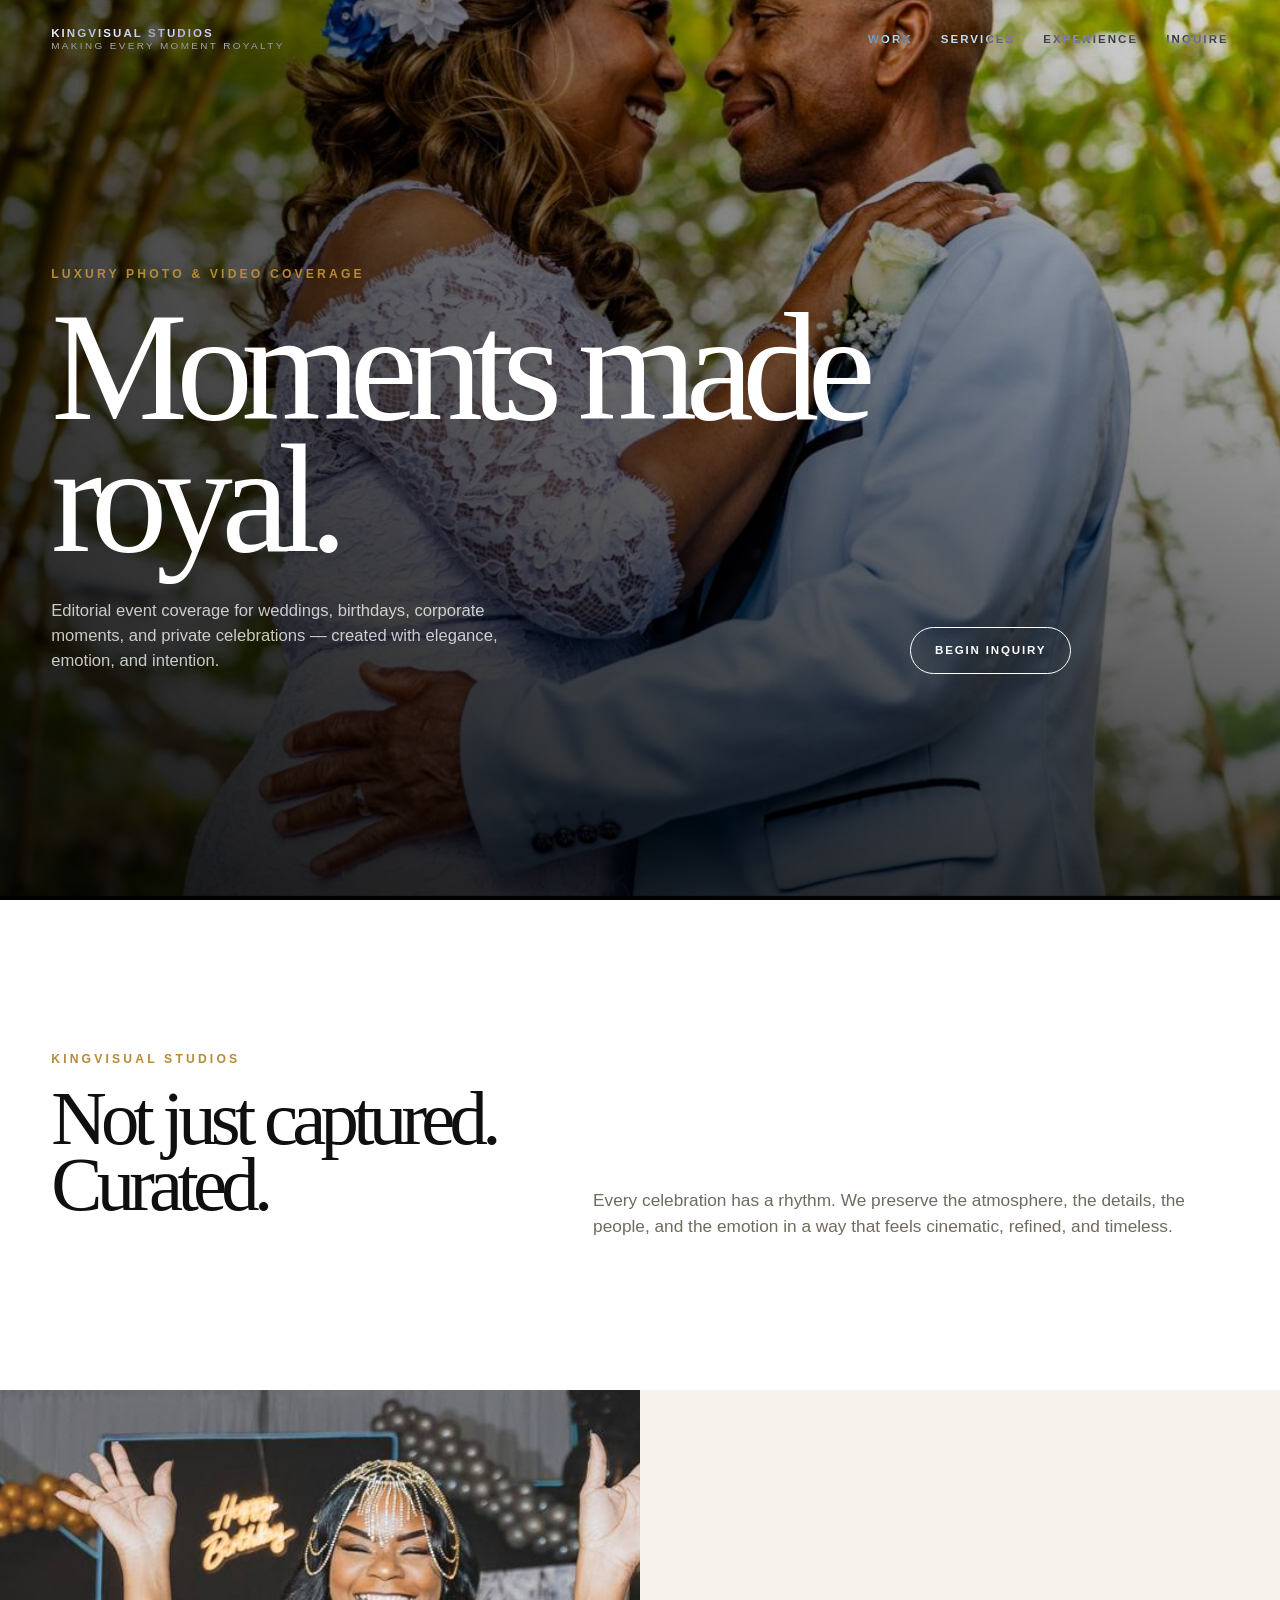
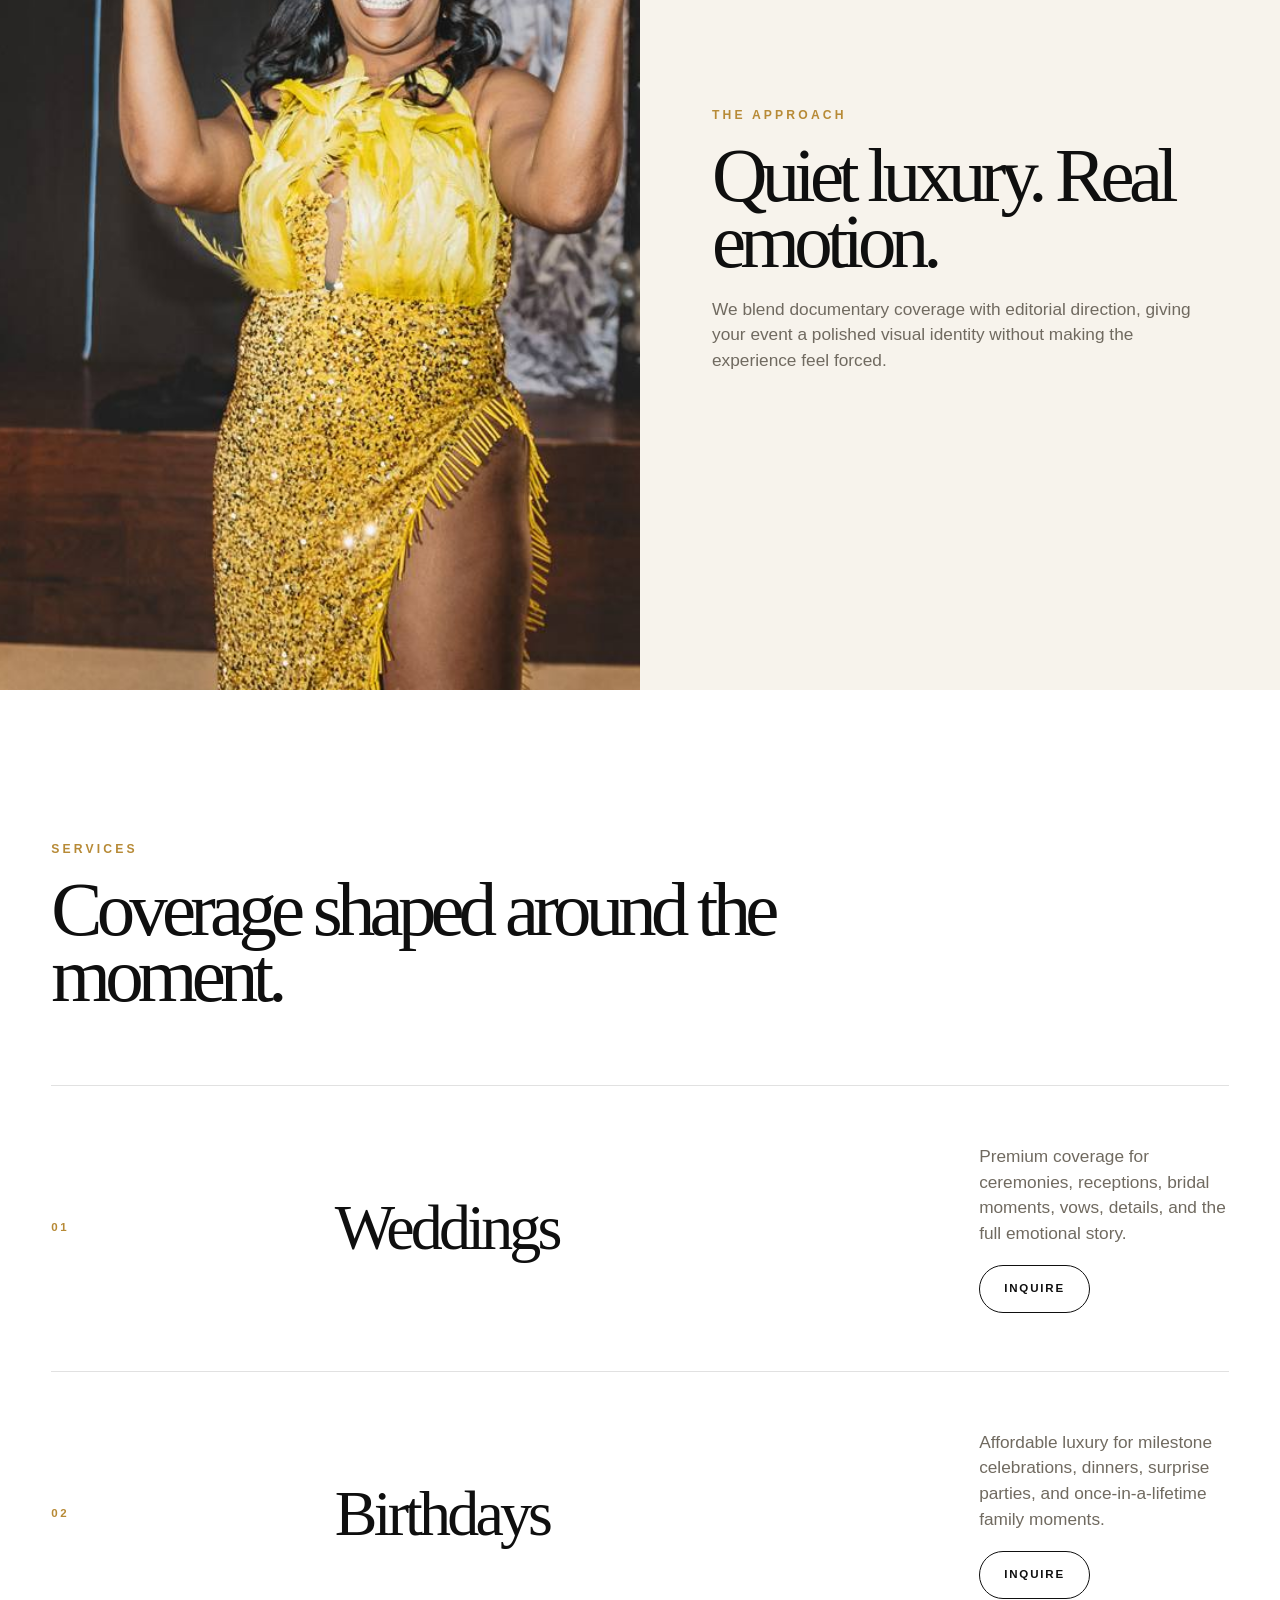
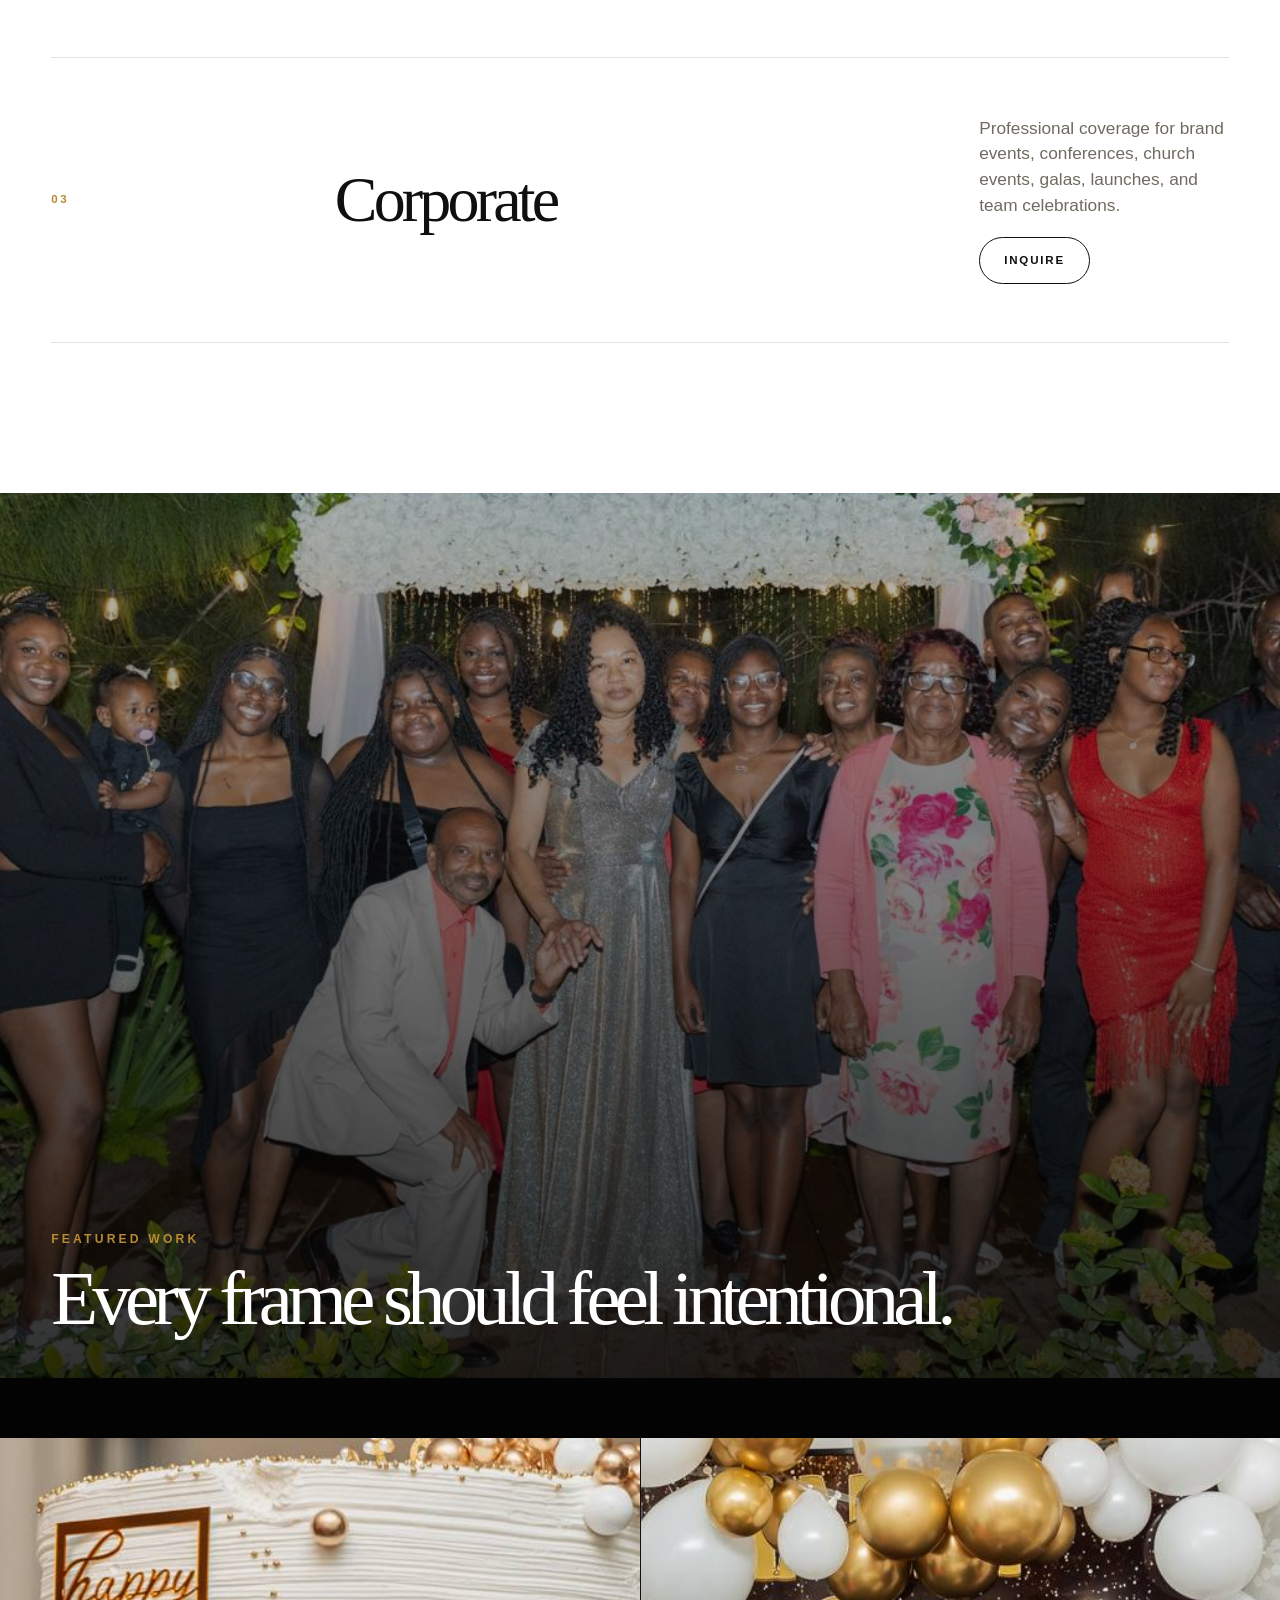
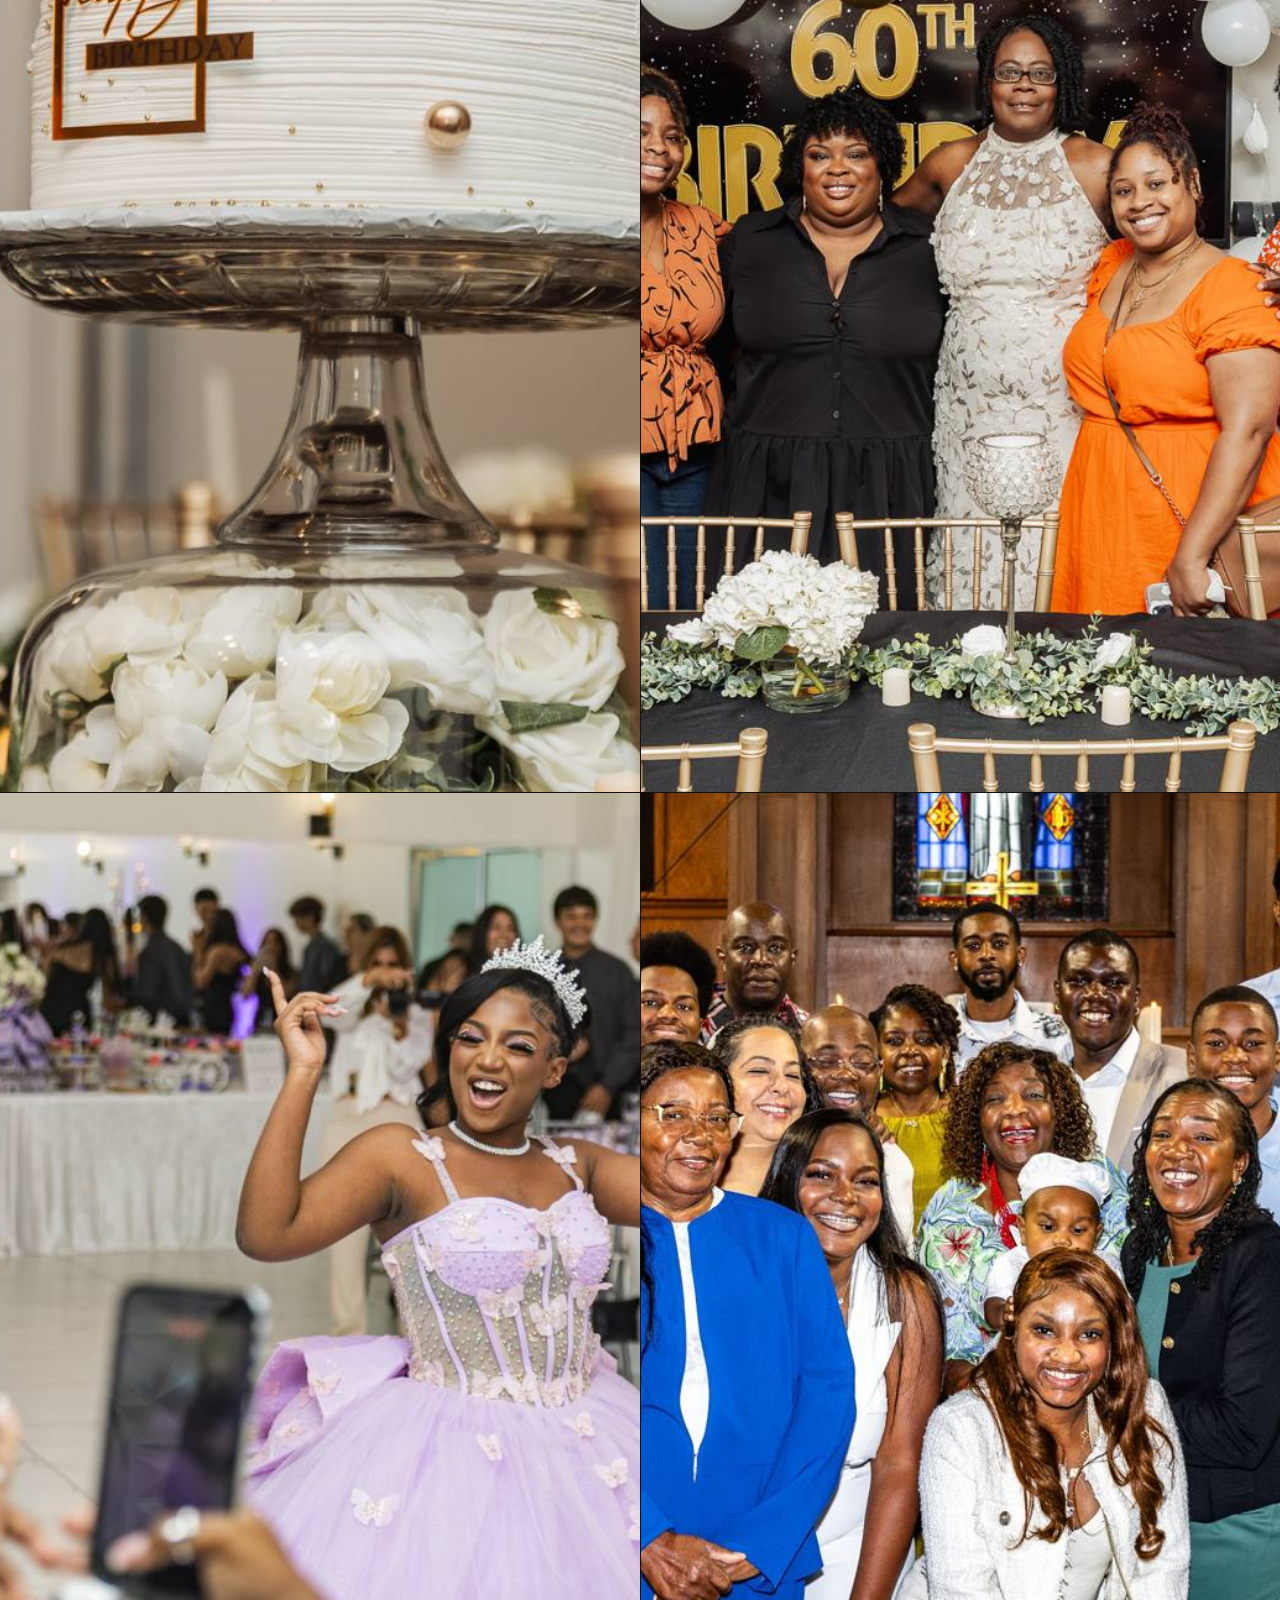
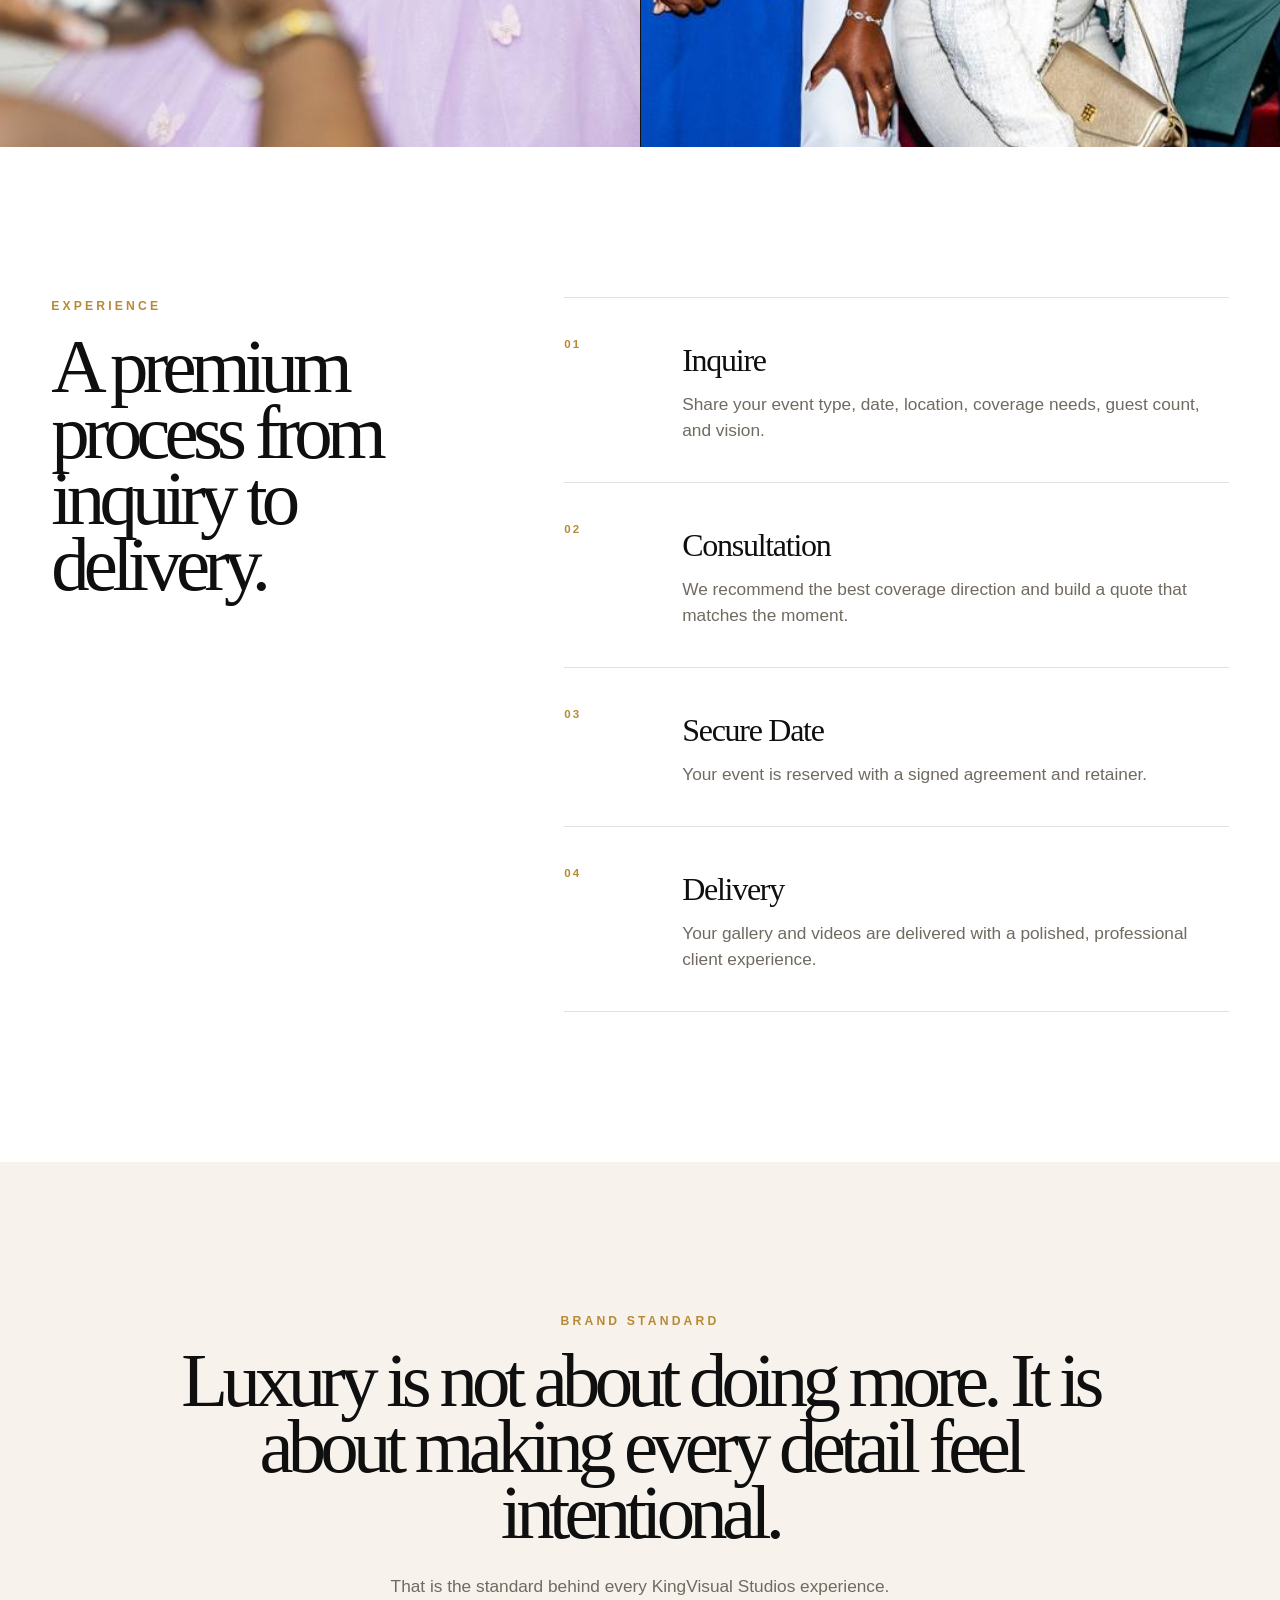
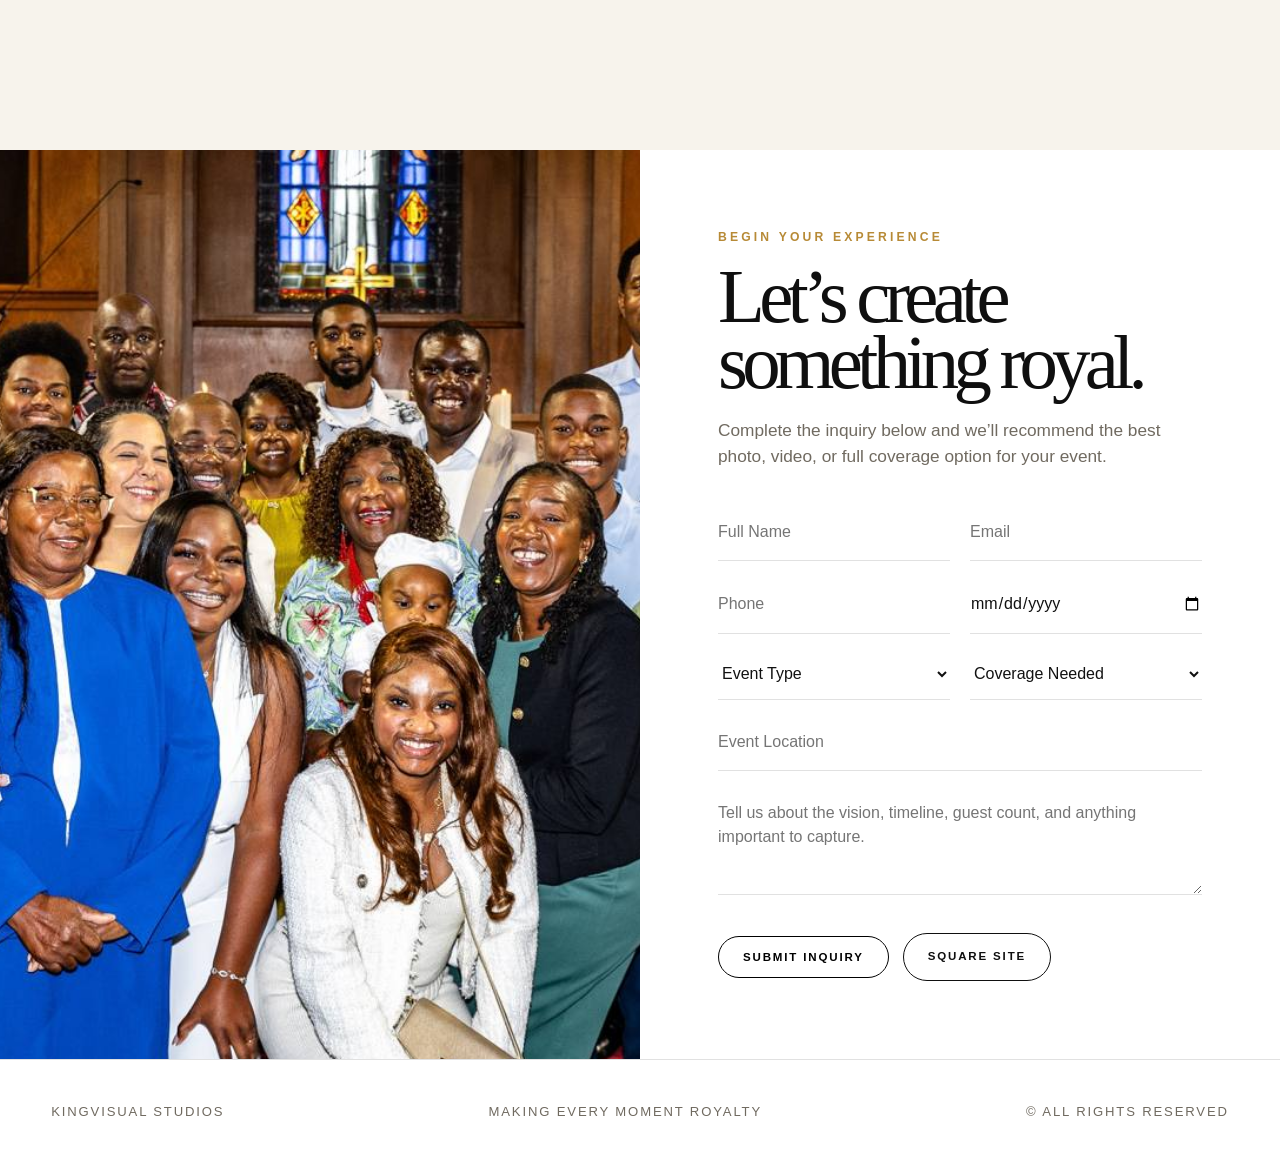
==== index.html @ 40328c51 "Add files via upload" ====
<!DOCTYPE html>
<html lang="en">
<head>
<meta charset="UTF-8" />
<meta name="viewport" content="width=device-width, initial-scale=1.0" />
<title>KingVisual Studios | Editorial Luxury Event Coverage</title>
<style>
:root {
  --black:#0f0f0f; --white:#fff; --cream:#f7f3ec; --gold:#b78a36;
  --muted:#706a60; --line:rgba(15,15,15,.12);
}
* { margin:0; padding:0; box-sizing:border-box; }
html { scroll-behavior:smooth; }
body { font-family:"Helvetica Neue", Arial, sans-serif; background:#fff; color:var(--black); line-height:1.5; overflow-x:hidden; }
img { width:100%; display:block; object-fit:cover; }
a { color:inherit; text-decoration:none; }
.container { width:min(1240px,92%); margin:0 auto; }

@keyframes heroText { from { opacity:0; transform:translateY(60px); filter:blur(8px); } to { opacity:1; transform:translateY(0); filter:blur(0); } }
@keyframes slowDrift { from { transform:scale(1.04); } to { transform:scale(1.12); } }

header { position:fixed; top:0; left:0; right:0; z-index:50; padding:26px 0; color:#fff; mix-blend-mode:difference; transition:padding .35s ease; }
header.scrolled { padding:16px 0; }
nav { width:min(1320px,92%); margin:0 auto; display:flex; align-items:center; justify-content:space-between; gap:24px; text-transform:uppercase; letter-spacing:.18em; font-size:.72rem; font-weight:700; }
.brand { display:flex; flex-direction:column; line-height:1.25; }
.brand span { opacity:.72; font-size:.62rem; letter-spacing:.24em; font-weight:500; }
.nav-links { display:flex; gap:28px; align-items:center; }

.hero { min-height:100vh; position:relative; display:grid; place-items:end start; overflow:hidden; background:#111; }
.hero img { position:absolute; inset:0; width:100%; height:115%; object-fit:cover; object-position:center; animation:slowDrift 18s ease-in-out infinite alternate; will-change:transform; }
.hero::after { content:""; position:absolute; inset:0; background:linear-gradient(180deg,rgba(0,0,0,.05),rgba(0,0,0,.74)), linear-gradient(90deg,rgba(0,0,0,.68),rgba(0,0,0,.05)); }
.hero-content { position:relative; z-index:2; width:min(1320px,92%); margin:0 auto; padding:0 0 76px; color:#fff; animation:heroText 1.2s ease .2s both; }
.eyebrow,.label { color:var(--gold); text-transform:uppercase; letter-spacing:.26em; font-size:.76rem; font-weight:800; margin-bottom:18px; }
h1,h2 { font-family:Georgia,"Times New Roman",serif; line-height:.86; letter-spacing:-.075em; font-weight:500; }
h1 { font-size:clamp(4.2rem,12vw,12rem); max-width:1050px; }
h2 { font-size:clamp(2.6rem,6vw,6rem); margin-bottom:22px; }
.hero-line { display:flex; gap:18px; align-items:flex-end; justify-content:space-between; margin-top:34px; max-width:1020px; }
.hero-line p { max-width:510px; font-size:1.04rem; color:rgba(255,255,255,.76); }

.btn { display:inline-flex; align-items:center; justify-content:center; border:1px solid currentColor; border-radius:999px; padding:14px 24px; background:transparent; text-transform:uppercase; letter-spacing:.16em; font-size:.72rem; font-weight:800; transition:.35s ease; white-space:nowrap; cursor:pointer; }
.btn:hover { background:var(--black); color:#fff; transform:translateY(-3px); }
.btn-light:hover { background:#fff; color:#111; }

section { padding:150px 0; }
.scroll-fade,.scroll-left,.scroll-right,.scroll-zoom {
  opacity:0; filter:blur(10px);
  transition:opacity 1.05s cubic-bezier(.16,1,.3,1), transform 1.05s cubic-bezier(.16,1,.3,1), filter 1.05s cubic-bezier(.16,1,.3,1);
}
.scroll-fade { transform:translateY(95px) scale(.965); }
.scroll-left { transform:translateX(-110px) scale(.97); }
.scroll-right { transform:translateX(110px) scale(.97); }
.scroll-zoom { transform:scale(.86); }
.in-view { opacity:1; transform:translate(0,0) scale(1); filter:blur(0); }
.delay-1 { transition-delay:.1s; } .delay-2 { transition-delay:.2s; } .delay-3 { transition-delay:.3s; }

.intro-grid { display:grid; grid-template-columns:.85fr 1.15fr; gap:72px; align-items:end; }
p { color:var(--muted); font-size:1.08rem; max-width:620px; }

.editorial-split { padding:0; display:grid; grid-template-columns:1fr 1fr; min-height:100vh; }
.split-image { min-height:100vh; overflow:hidden; }
.split-image img { width:100%; height:112%; object-fit:cover; }
.split-copy { display:flex; align-items:center; justify-content:center; padding:72px; background:var(--cream); }
.split-copy-inner { max-width:520px; }

.section-header { max-width:900px; margin:0 0 76px; }
.service-row { border-top:1px solid var(--line); display:grid; grid-template-columns:.45fr 1.1fr .45fr; gap:34px; align-items:center; padding:58px 0; }
.service-row:last-child { border-bottom:1px solid var(--line); }
.service-number { color:var(--gold); letter-spacing:.22em; font-size:.72rem; font-weight:800; }
.service-row h3 { font-family:Georgia,"Times New Roman",serif; font-size:clamp(2.4rem,5vw,5rem); line-height:.9; letter-spacing:-.06em; font-weight:500; }
.service-copy { display:flex; flex-direction:column; gap:18px; align-items:flex-start; }

.portfolio { background:var(--black); color:#fff; padding:0; }
.portfolio-cover { min-height:105vh; position:relative; display:flex; align-items:flex-end; overflow:hidden; }
.portfolio-cover img { position:absolute; inset:0; width:100%; height:115%; object-fit:cover; opacity:.82; }
.portfolio-cover::after { content:""; position:absolute; inset:0; background:linear-gradient(180deg,rgba(0,0,0,.08),rgba(0,0,0,.82)); }
.portfolio-title { position:relative; z-index:2; width:min(1240px,92%); margin:0 auto; padding:0 0 84px; }
.gallery-story { display:grid; grid-template-columns:1fr 1fr; gap:1px; background:#111; }
.story-frame { min-height:82vh; overflow:hidden; background:#111; position:relative; }
.story-frame.tall { min-height:106vh; }
.story-frame img { width:100%; height:112%; object-fit:cover; transition:transform 1.1s ease, opacity 1.1s ease; }
.story-frame:hover img { transform:scale(1.06); opacity:.92; }

.experience-grid { display:grid; grid-template-columns:.8fr 1.2fr; gap:70px; align-items:start; }
.steps { display:grid; border-top:1px solid var(--line); }
.step { display:grid; grid-template-columns:90px 1fr; gap:28px; padding:38px 0; border-bottom:1px solid var(--line); }
.step span { color:var(--gold); font-size:.72rem; letter-spacing:.18em; font-weight:800; }
.step h3 { font-family:Georgia,"Times New Roman",serif; font-weight:500; font-size:2rem; letter-spacing:-.04em; margin-bottom:8px; }

.quote { background:var(--cream); text-align:center; }
.quote h2 { max-width:980px; margin:0 auto 28px; }
.quote p { margin:0 auto; }

.inquire { min-height:100vh; display:grid; grid-template-columns:1fr 1fr; padding:0; background:#fff; }
.inquire-image { min-height:100vh; overflow:hidden; }
.inquire-image img { height:112%; width:100%; object-fit:cover; }
.inquire-panel { display:flex; align-items:center; justify-content:center; padding:78px; }
.inquire-inner { max-width:560px; width:100%; }
.mini-form { margin-top:34px; display:grid; gap:14px; }
input,select,textarea { width:100%; border:none; border-bottom:1px solid var(--line); padding:16px 0; font:inherit; outline:none; background:transparent; color:#111; }
textarea { min-height:110px; resize:vertical; }
.form-pair { display:grid; grid-template-columns:1fr 1fr; gap:20px; }
.submit-row { margin-top:24px; display:flex; gap:14px; flex-wrap:wrap; align-items:center; }

footer { padding:42px 0; border-top:1px solid var(--line); background:#fff; color:var(--muted); font-size:.82rem; text-transform:uppercase; letter-spacing:.14em; }
.footer-grid { display:flex; justify-content:space-between; gap:24px; flex-wrap:wrap; }

@media(max-width:920px) {
  .nav-links { display:none; }
  .hero-line,.intro-grid,.editorial-split,.experience-grid,.inquire { grid-template-columns:1fr; }
  .hero-line { display:grid; }
  .split-image,.split-copy,.inquire-image { min-height:70vh; }
  .split-copy,.inquire-panel { padding:70px 6%; }
  .service-row { grid-template-columns:1fr; gap:18px; }
  .gallery-story { grid-template-columns:1fr; }
  .story-frame,.story-frame.tall { min-height:74vh; }
  .form-pair { grid-template-columns:1fr; }
}
@media(max-width:560px) {
  section { padding:92px 0; }
  h1 { font-size:clamp(4rem,21vw,7rem); }
  .service-row h3 { font-size:3rem; }
  .step { grid-template-columns:1fr; gap:10px; }
}
</style>
</head>
<body>
<header id="siteHeader">
  <nav>
    <a href="#home" class="brand"><strong>KingVisual Studios</strong><span>Making Every Moment Royalty</span></a>
    <div class="nav-links"><a href="#work">Work</a><a href="#services">Services</a><a href="#experience">Experience</a><a href="#inquire">Inquire</a></div>
  </nav>
</header>

<main>
<section class="hero" id="home">
  <img class="parallax" data-speed="0.22" src="[data-uri]" alt="">
  <div class="hero-content">
    <div class="eyebrow">Luxury Photo & Video Coverage</div>
    <h1>Moments made royal.</h1>
    <div class="hero-line">
      <p>Editorial event coverage for weddings, birthdays, corporate moments, and private celebrations — created with elegance, emotion, and intention.</p>
      <a href="#inquire" class="btn btn-light">Begin Inquiry</a>
    </div>
  </div>
</section>

<section class="intro">
  <div class="container intro-grid">
    <div class="scroll-left"><div class="label">KingVisual Studios</div><h2>Not just captured. Curated.</h2></div>
    <div class="scroll-right delay-1"><p>Every celebration has a rhythm. We preserve the atmosphere, the details, the people, and the emotion in a way that feels cinematic, refined, and timeless.</p></div>
  </div>
</section>

<section class="editorial-split">
  <div class="split-image scroll-left"><img class="parallax" data-speed="0.16" src="[data-uri]" alt=""></div>
  <div class="split-copy scroll-right"><div class="split-copy-inner"><div class="label">The Approach</div><h2>Quiet luxury. Real emotion.</h2><p>We blend documentary coverage with editorial direction, giving your event a polished visual identity without making the experience feel forced.</p></div></div>
</section>

<section class="services" id="services">
  <div class="container">
    <div class="section-header scroll-fade"><div class="label">Services</div><h2>Coverage shaped around the moment.</h2></div>
    <div class="service-row scroll-fade"><div class="service-number">01</div><h3>Weddings</h3><div class="service-copy"><p>Premium coverage for ceremonies, receptions, bridal moments, vows, details, and the full emotional story.</p><a href="#inquire" class="btn">Inquire</a></div></div>
    <div class="service-row scroll-fade"><div class="service-number">02</div><h3>Birthdays</h3><div class="service-copy"><p>Affordable luxury for milestone celebrations, dinners, surprise parties, and once-in-a-lifetime family moments.</p><a href="#inquire" class="btn">Inquire</a></div></div>
    <div class="service-row scroll-fade"><div class="service-number">03</div><h3>Corporate</h3><div class="service-copy"><p>Professional coverage for brand events, conferences, church events, galas, launches, and team celebrations.</p><a href="#inquire" class="btn">Inquire</a></div></div>
  </div>
</section>

<section class="portfolio" id="work">
  <div class="portfolio-cover">
    <img class="parallax" data-speed="0.18" src="[data-uri]" alt="">
    <div class="portfolio-title scroll-fade"><div class="label">Featured Work</div><h2>Every frame should feel intentional.</h2></div>
  </div>
  <div class="gallery-story">
    <div class="story-frame tall scroll-zoom"><img class="parallax" data-speed="0.12" src="[data-uri]" alt=""></div>
    <div class="story-frame scroll-zoom delay-1"><img class="parallax" data-speed="0.12" src="[data-uri]" alt=""></div>
    <div class="story-frame scroll-zoom delay-2"><img class="parallax" data-speed="0.12" src="[data-uri]" alt=""></div>
    <div class="story-frame tall scroll-zoom delay-3"><img class="parallax" data-speed="0.12" src="[data-uri]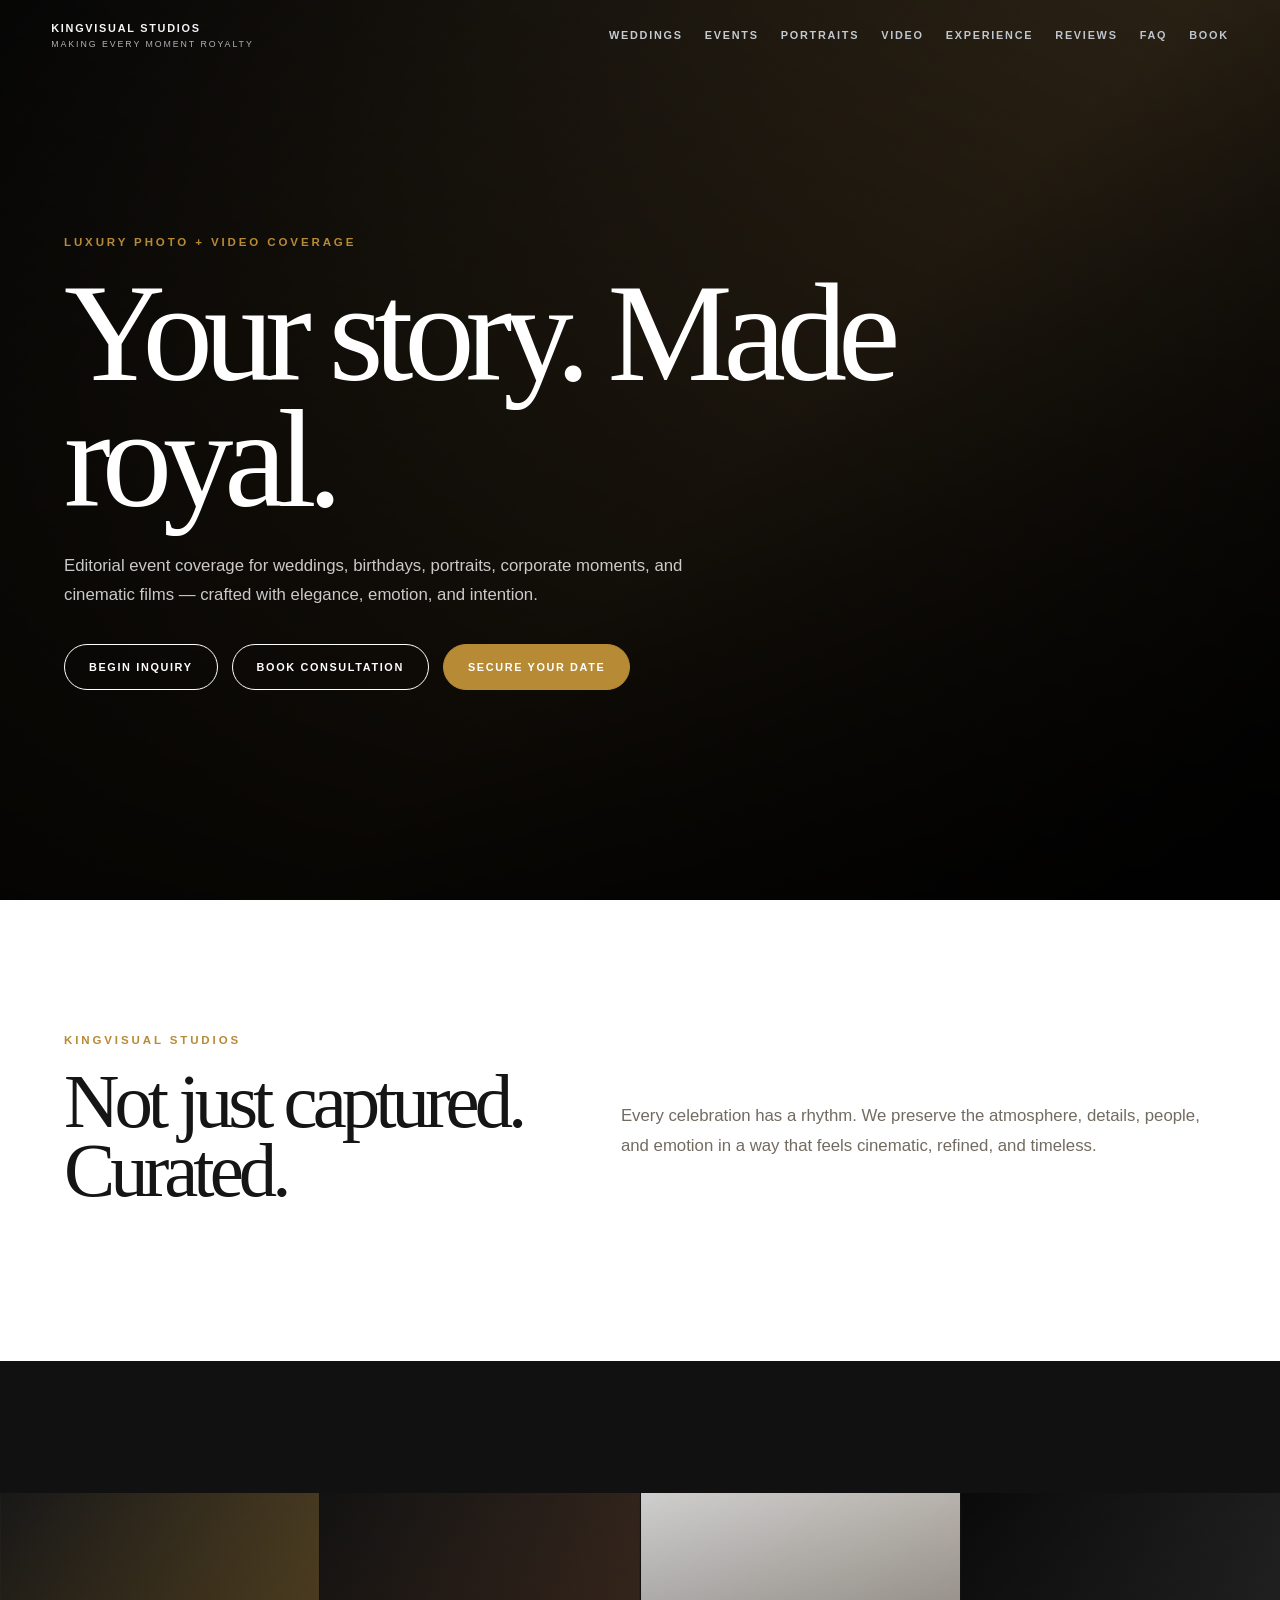
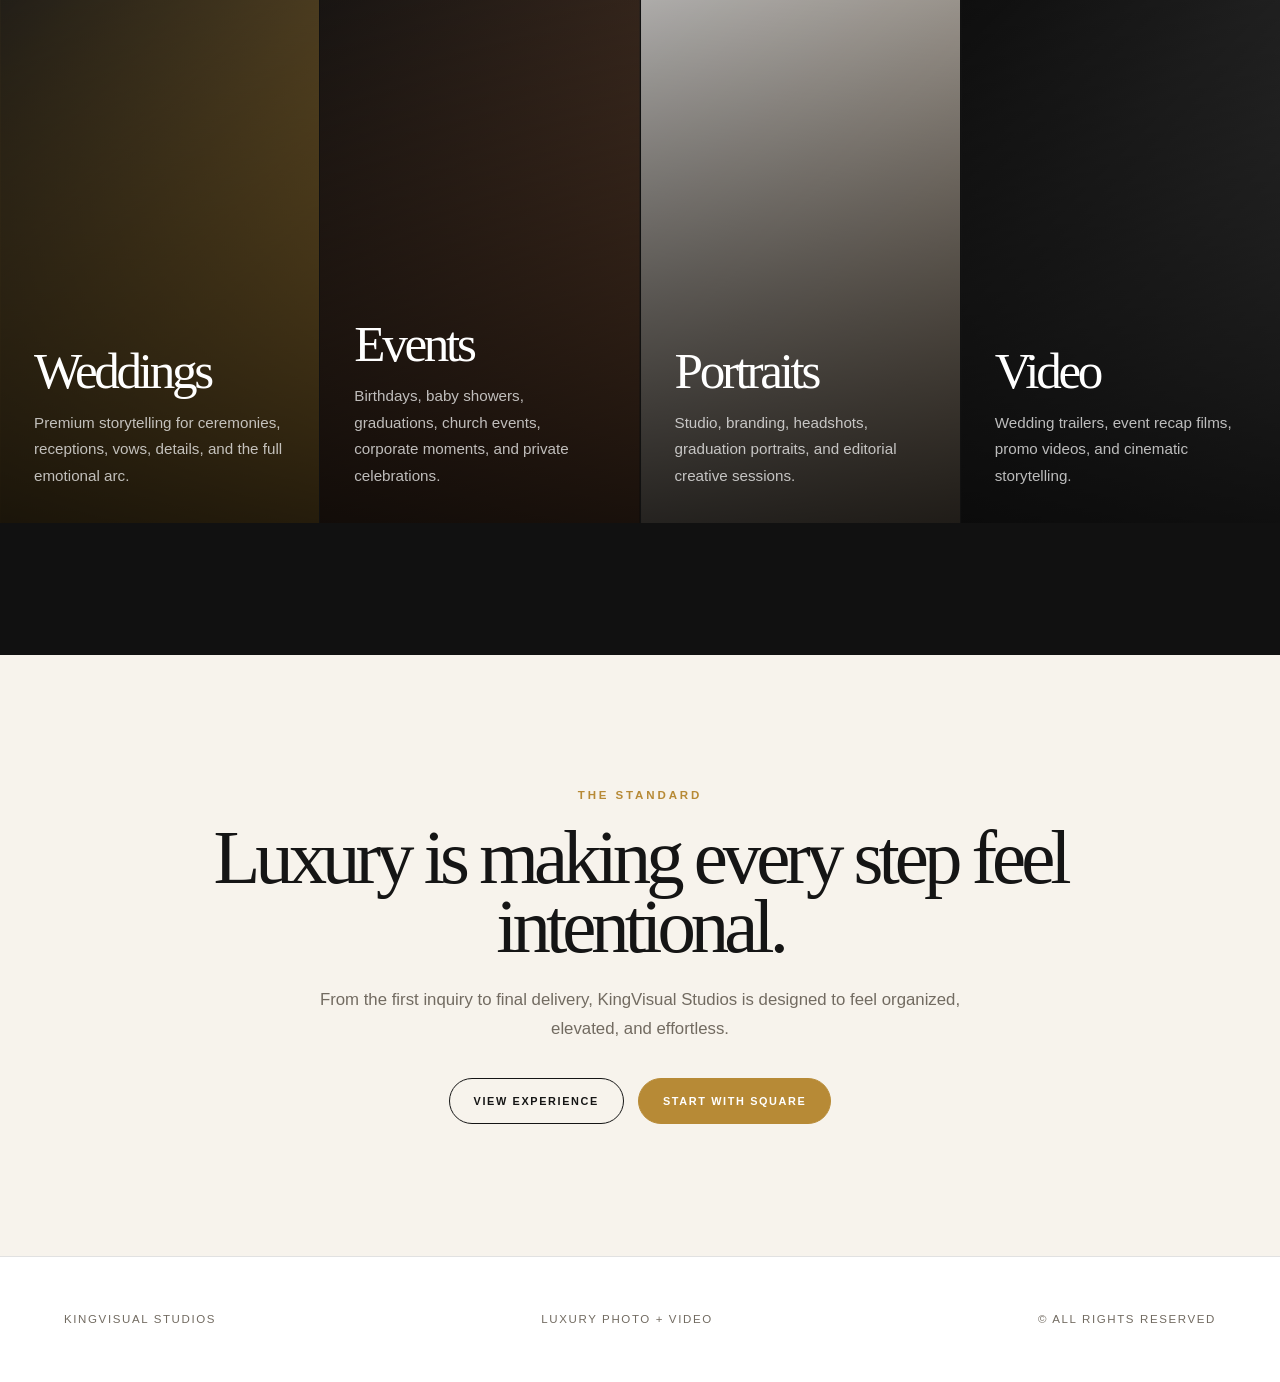
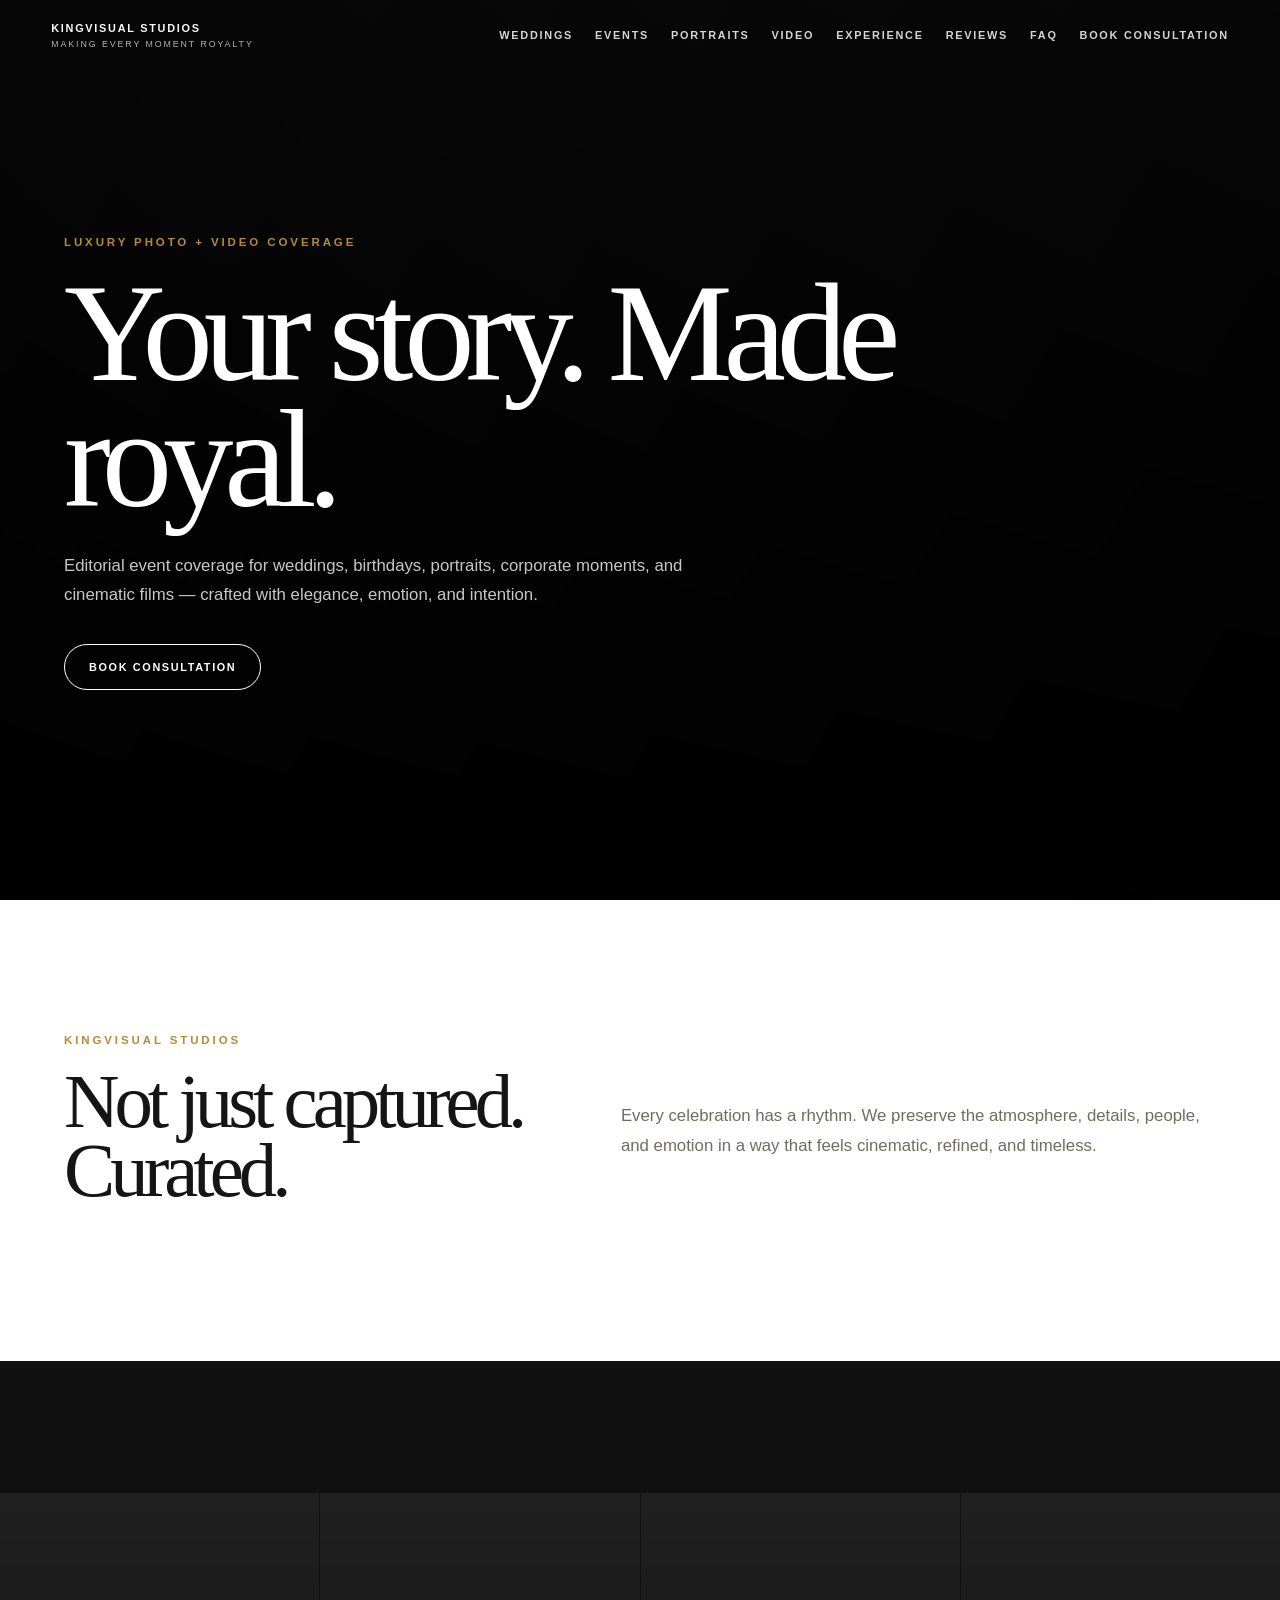
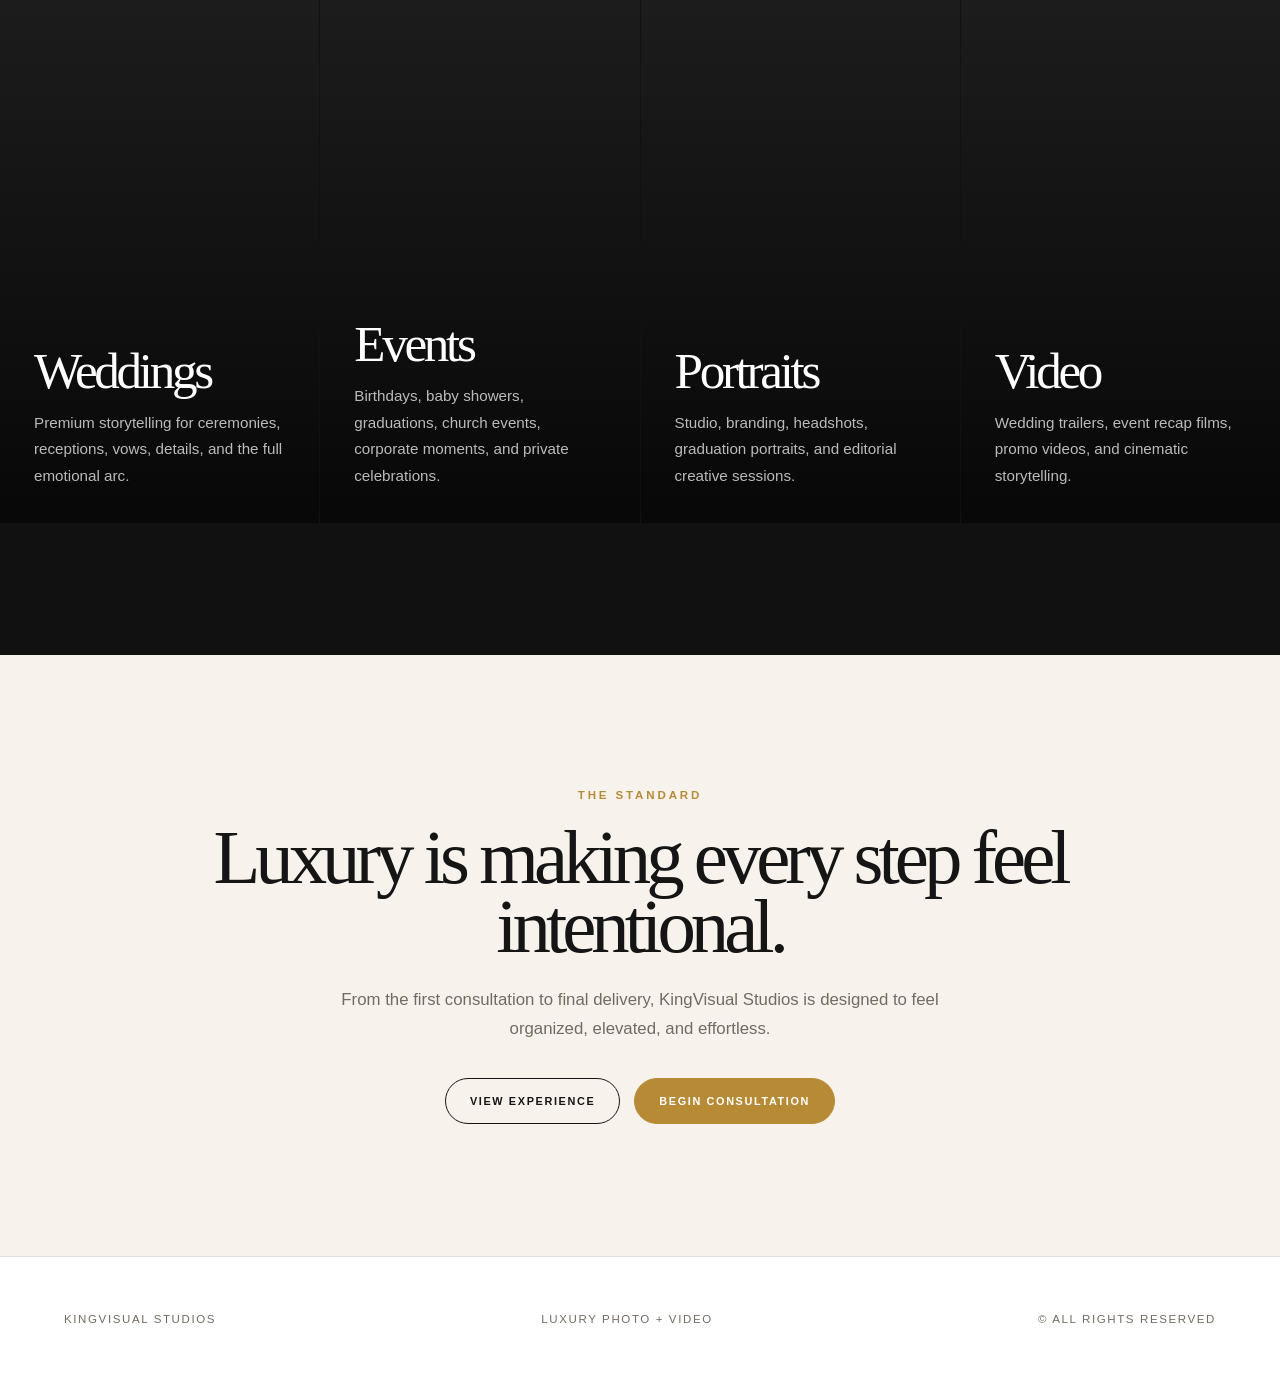
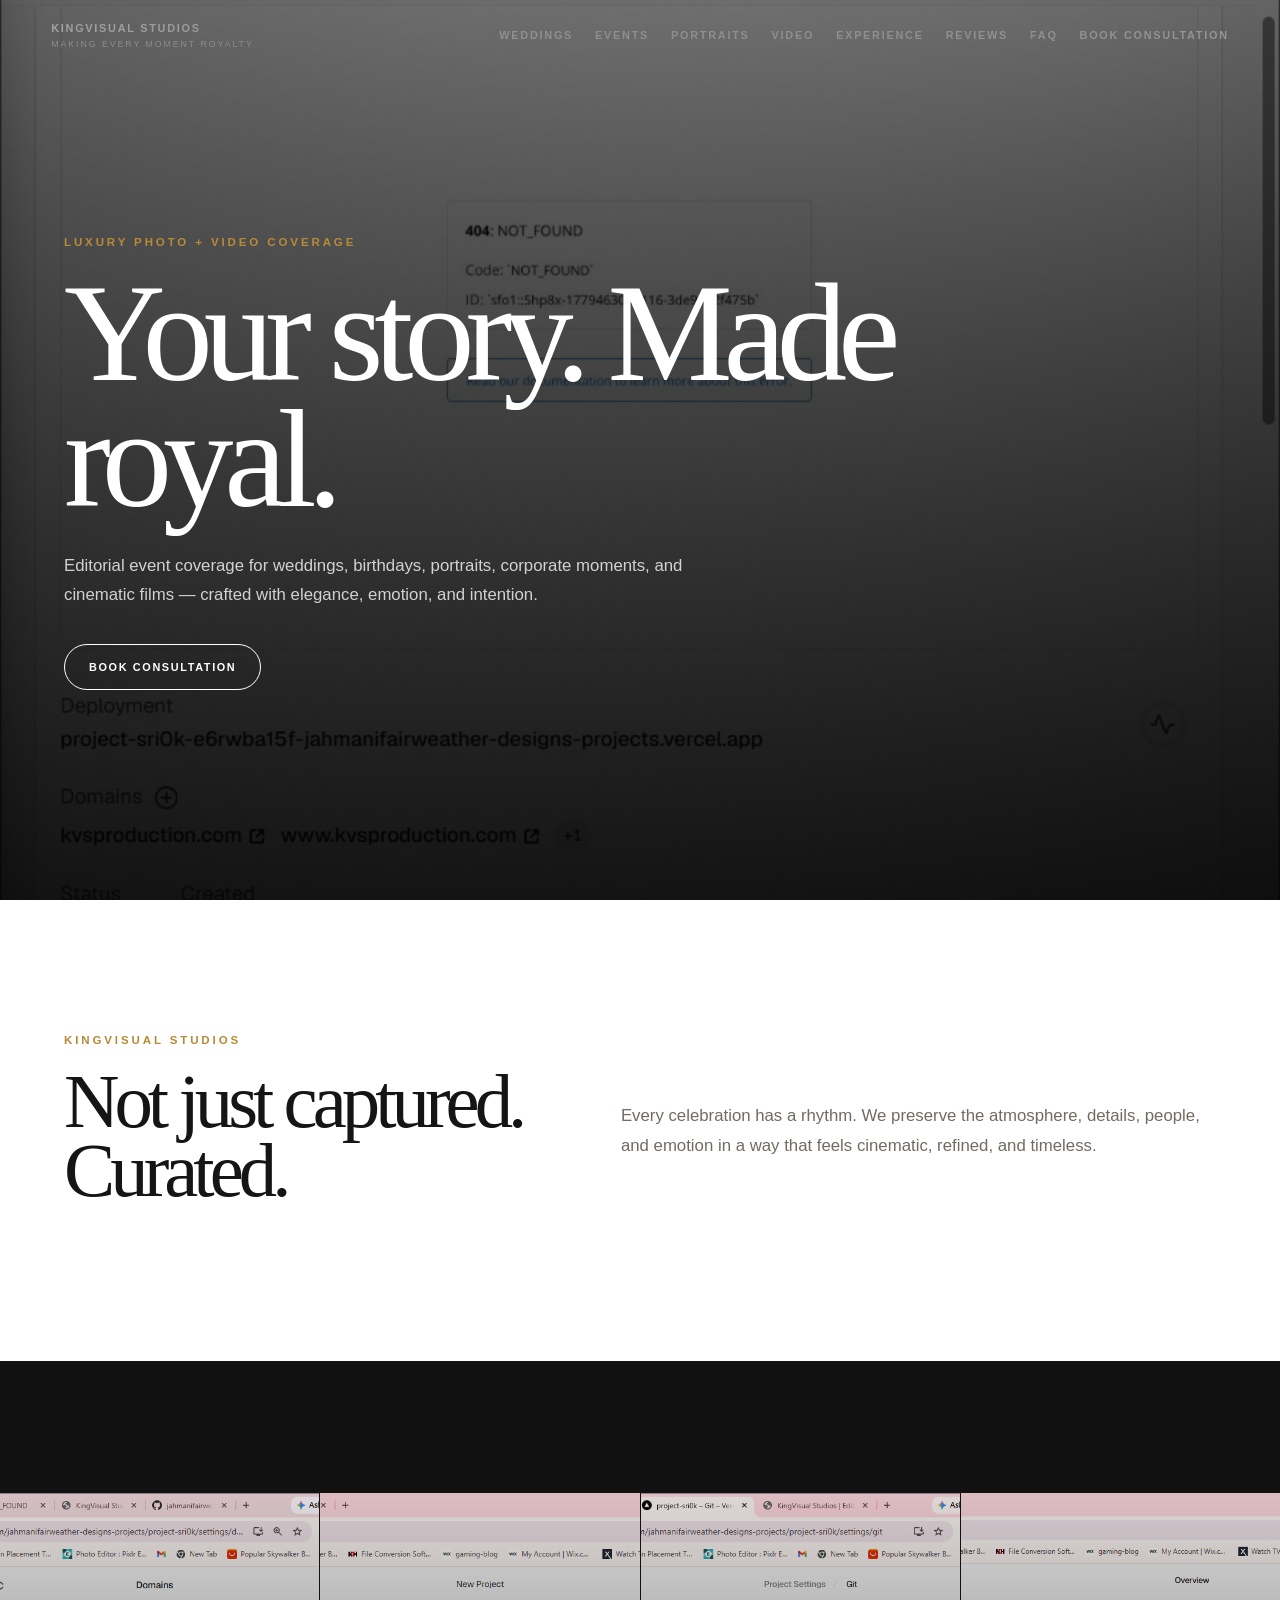
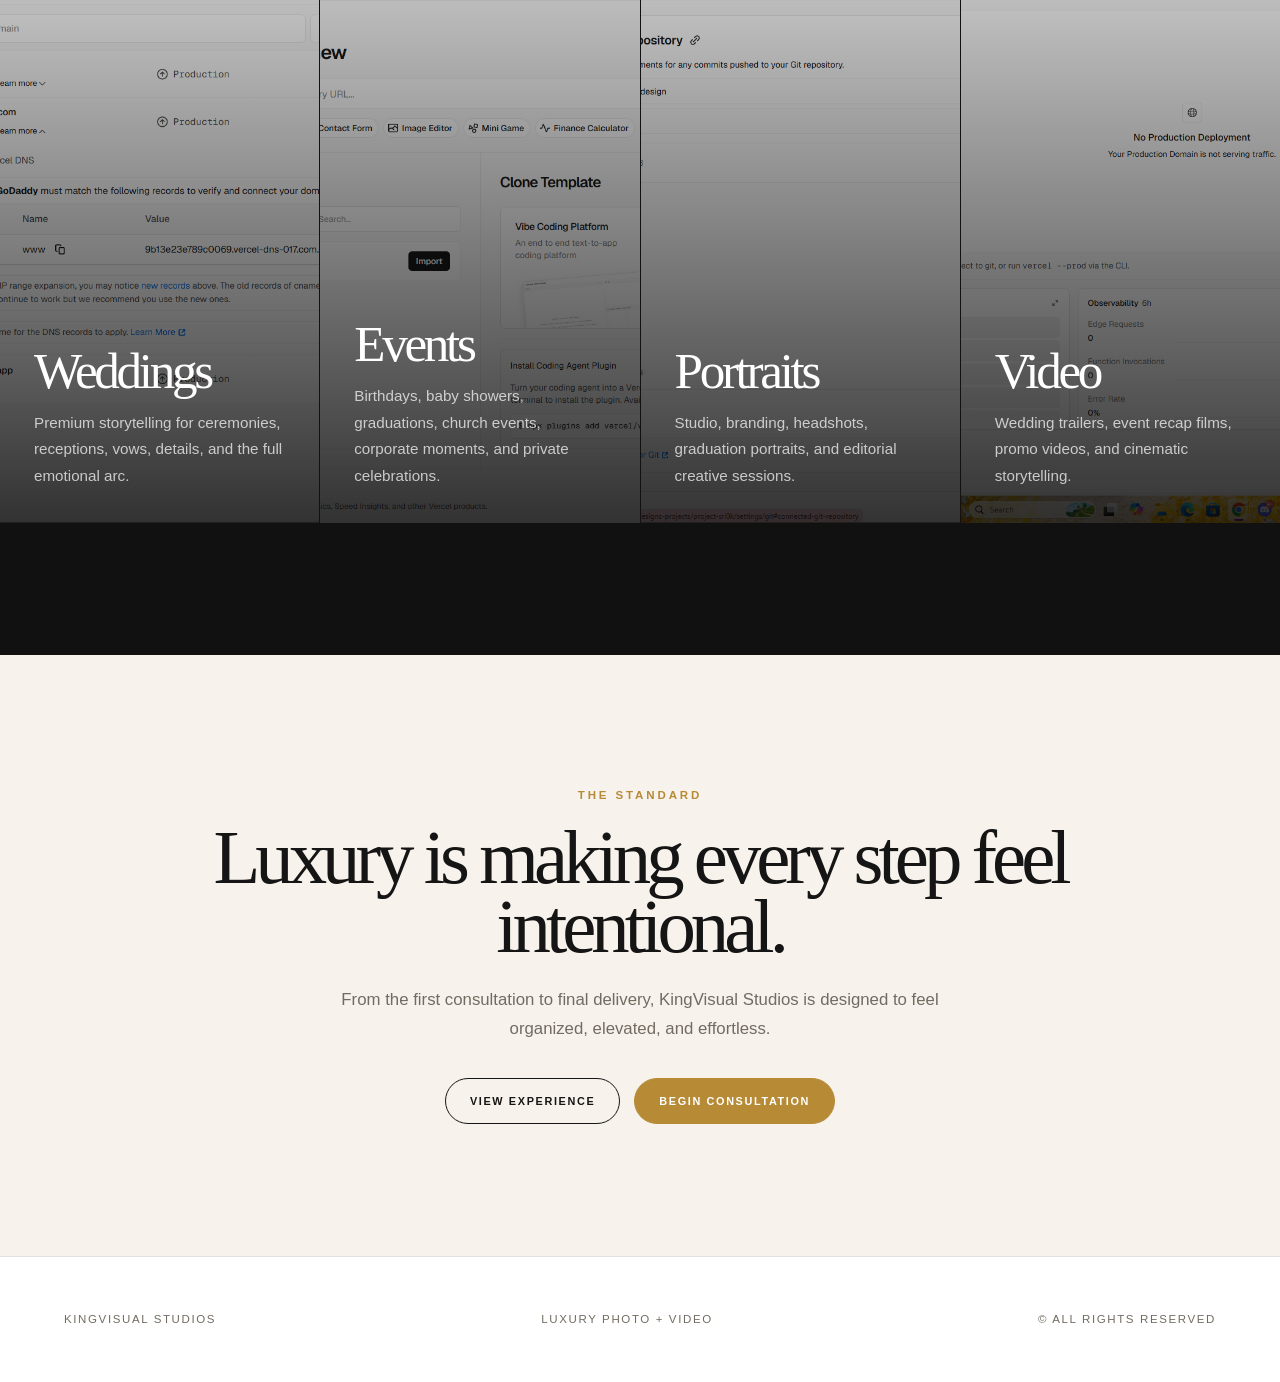
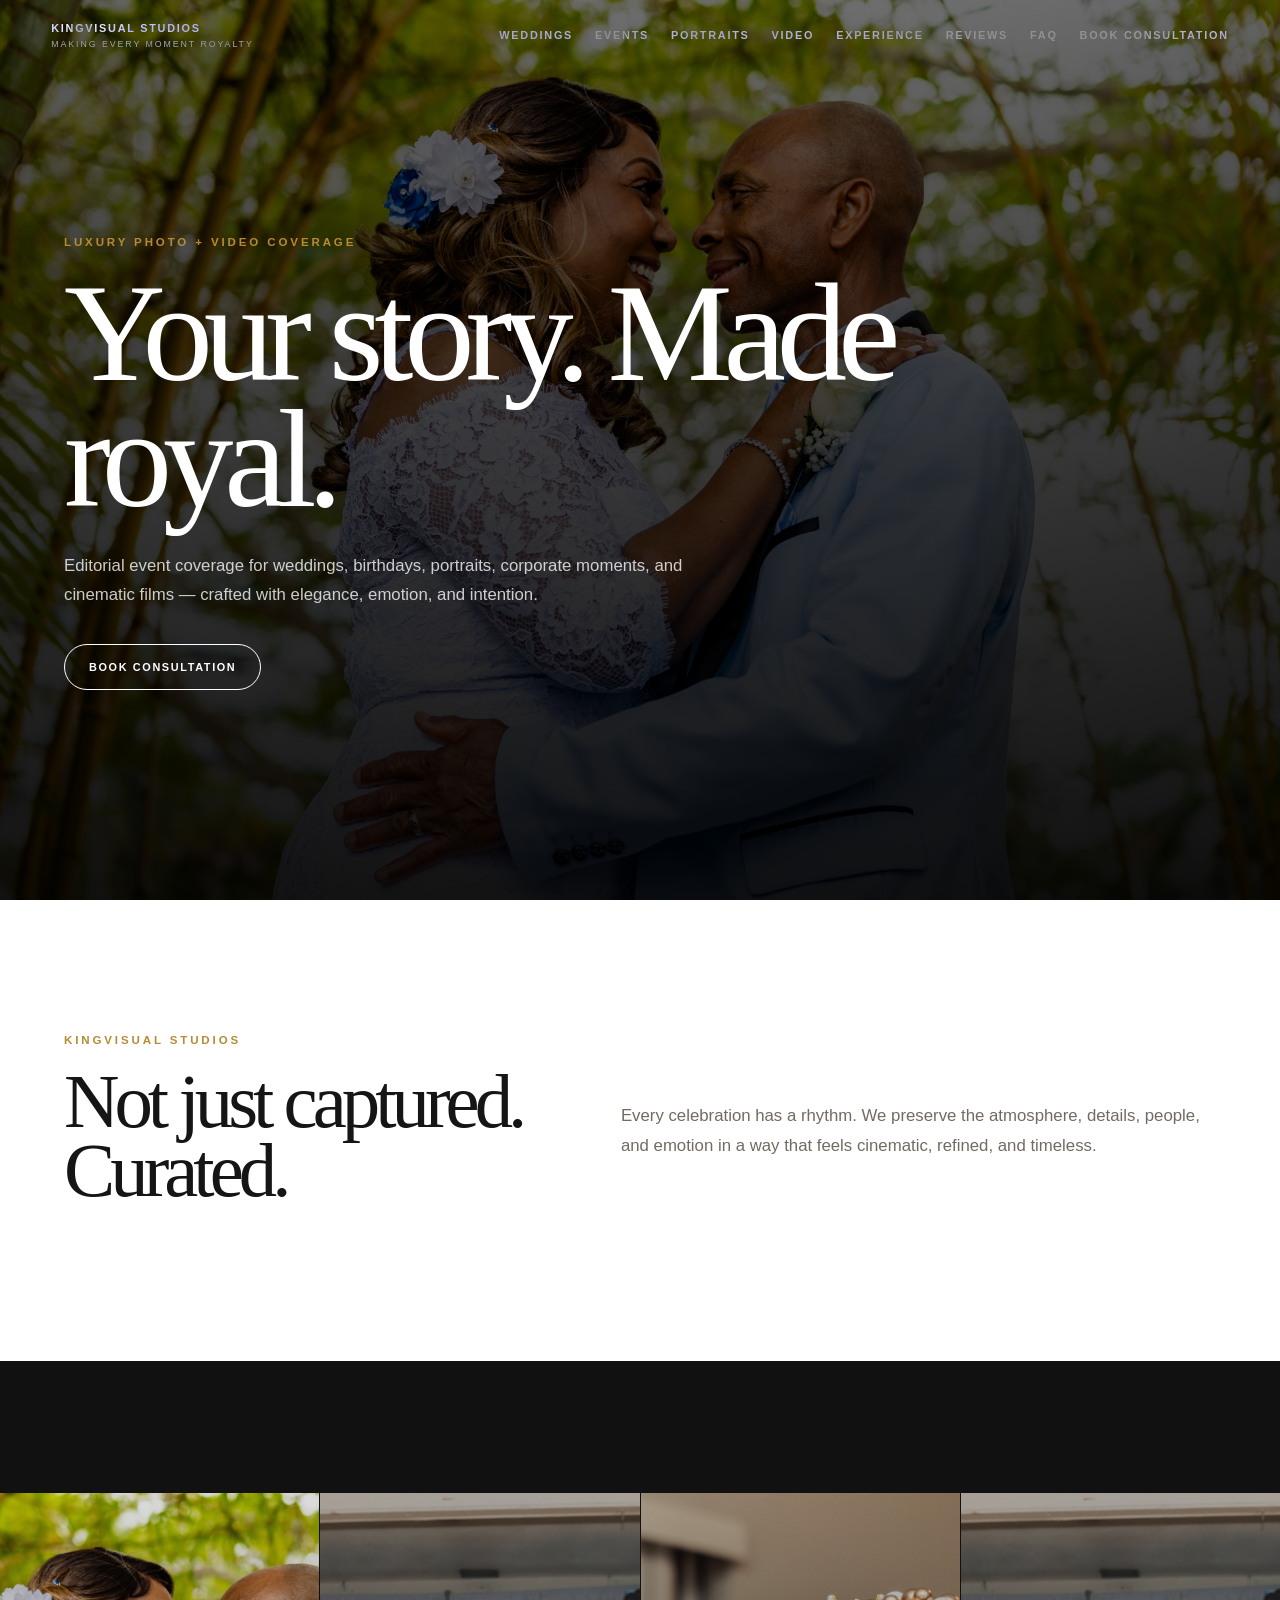
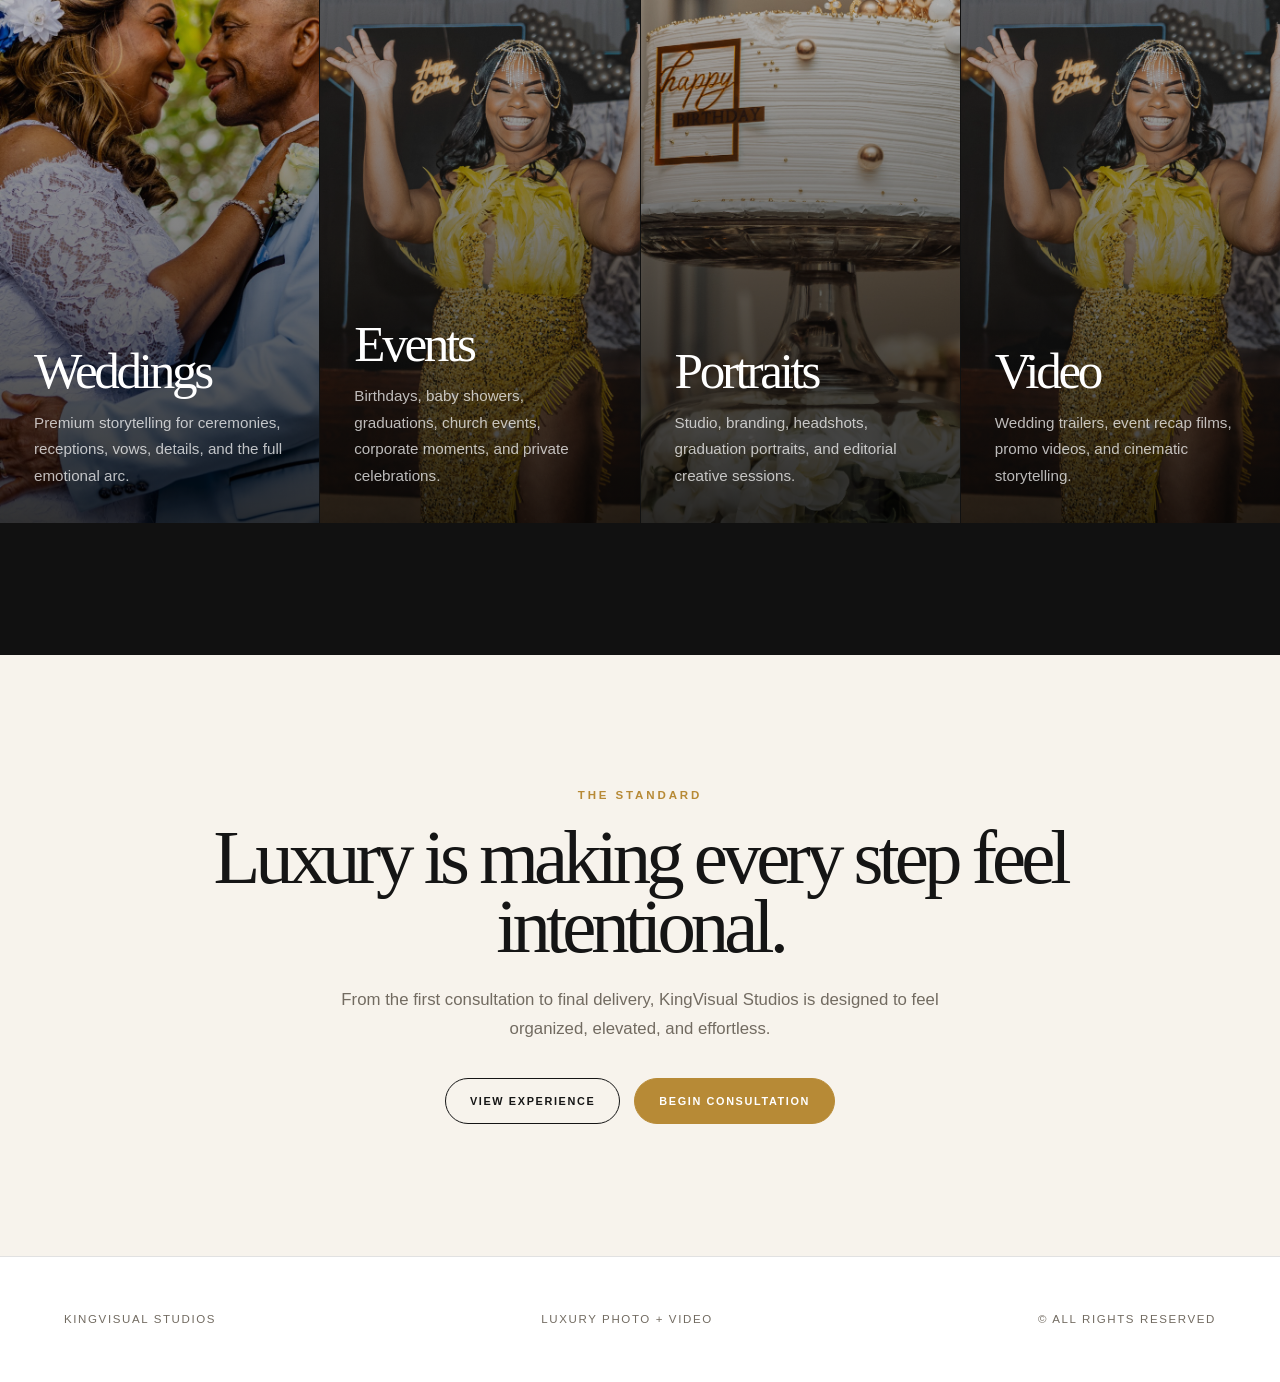
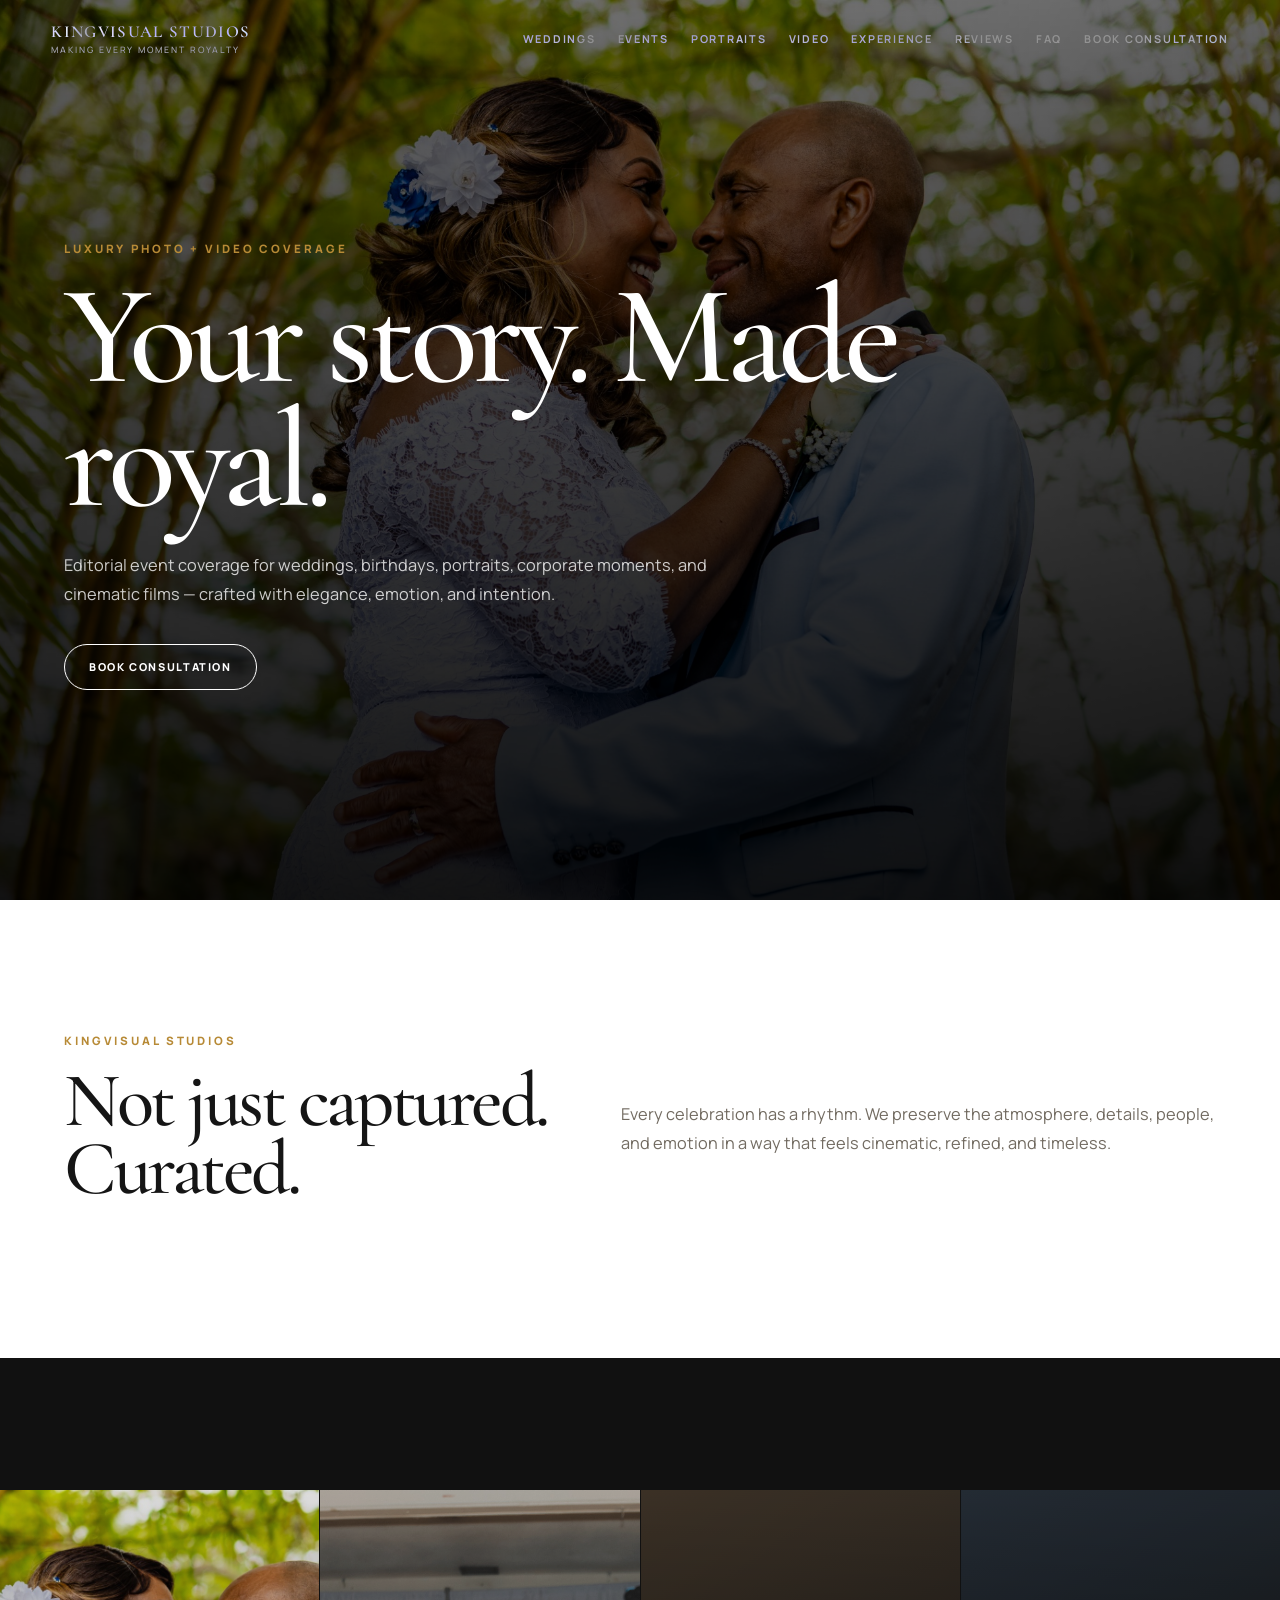
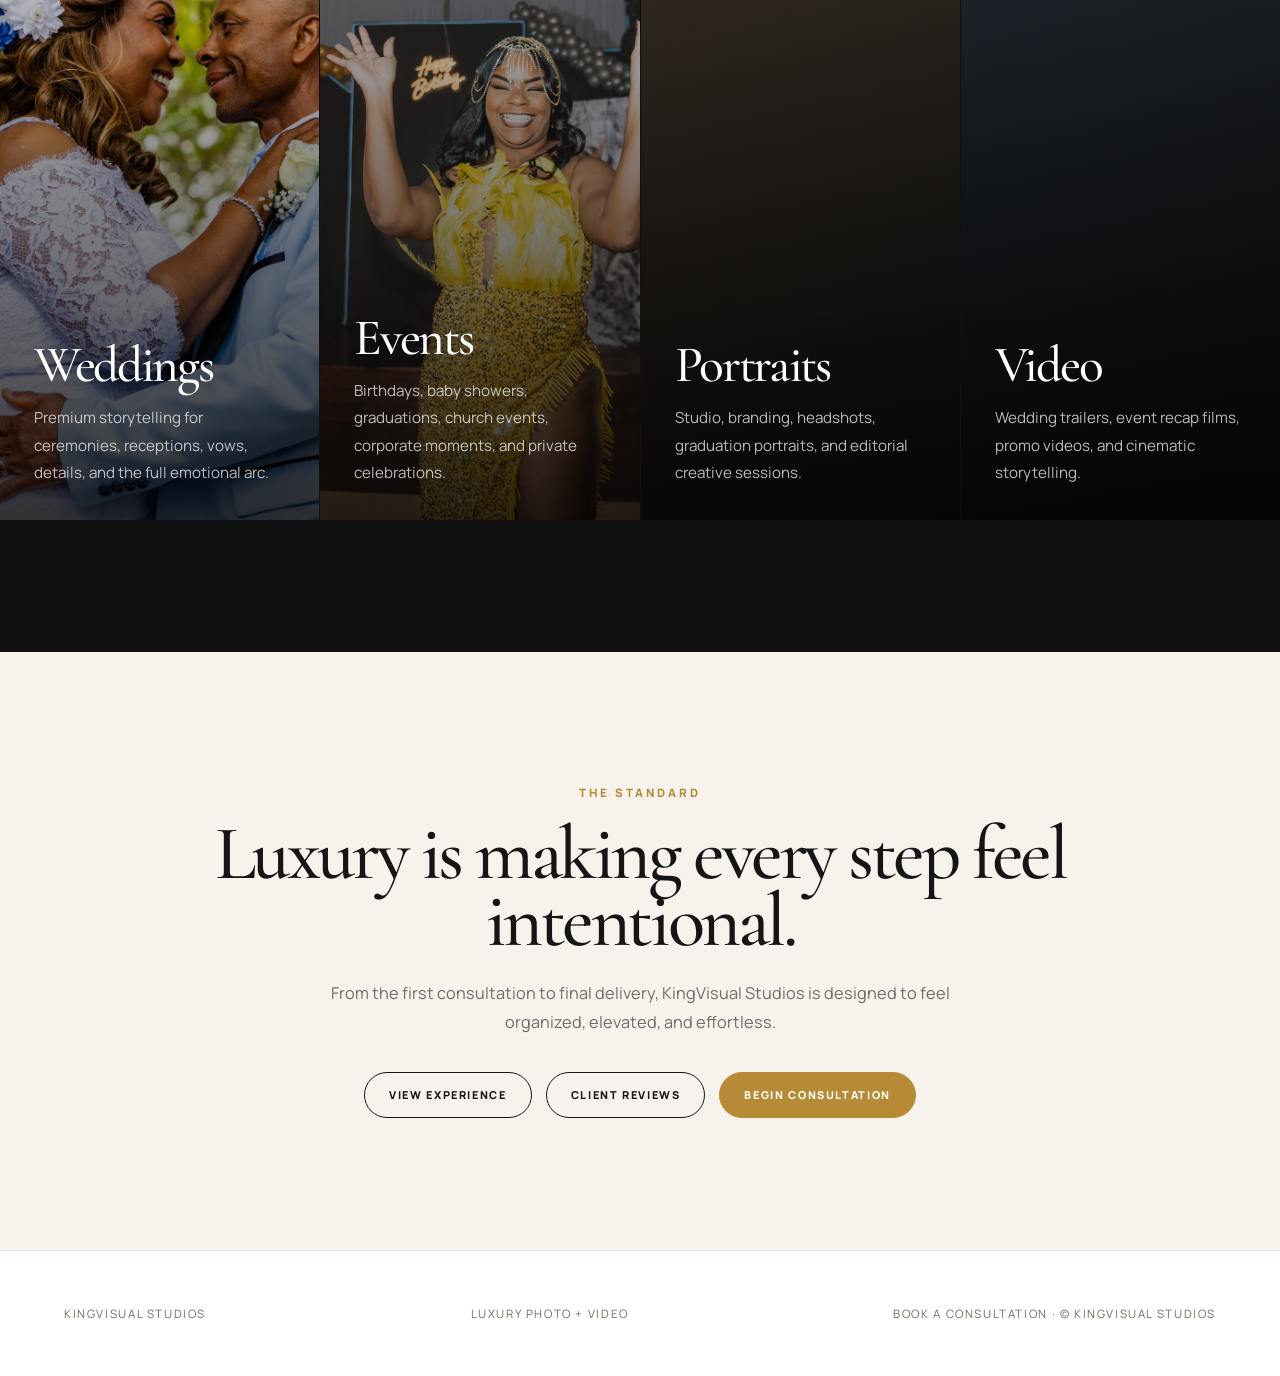
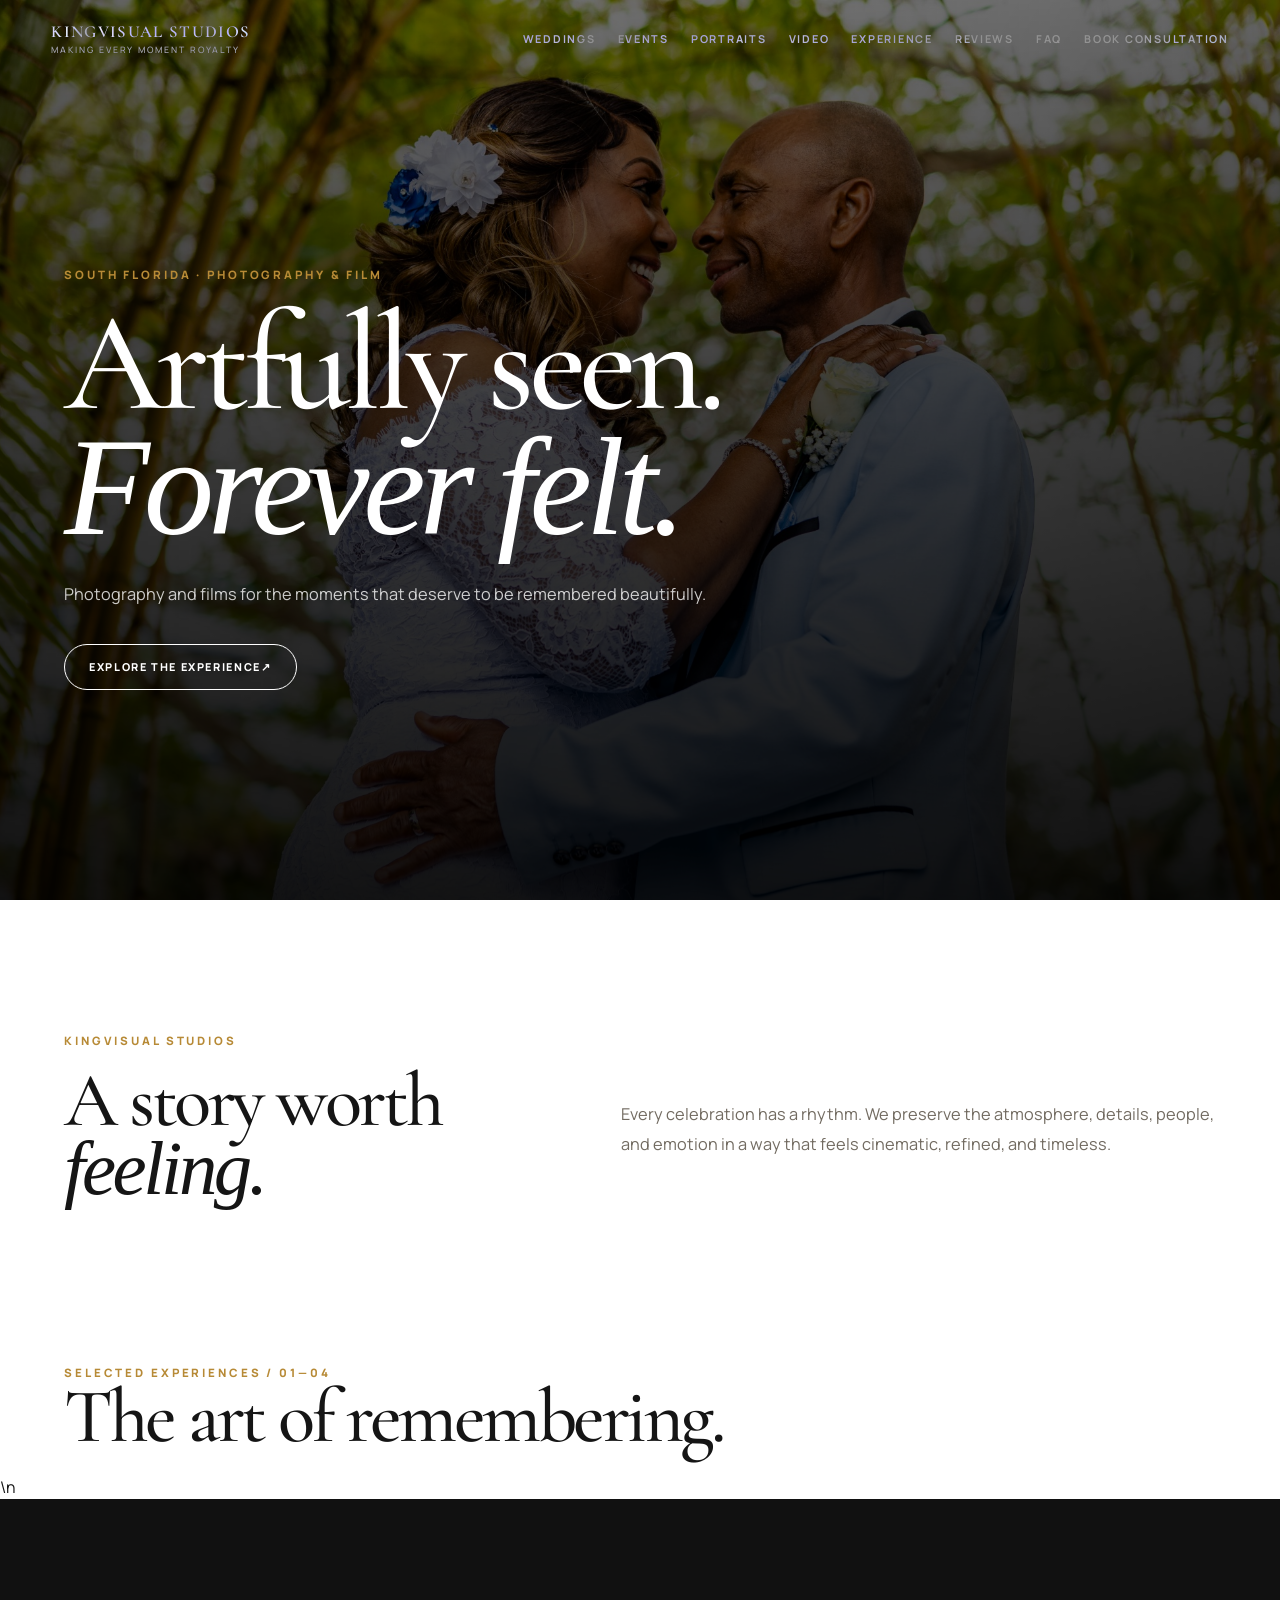
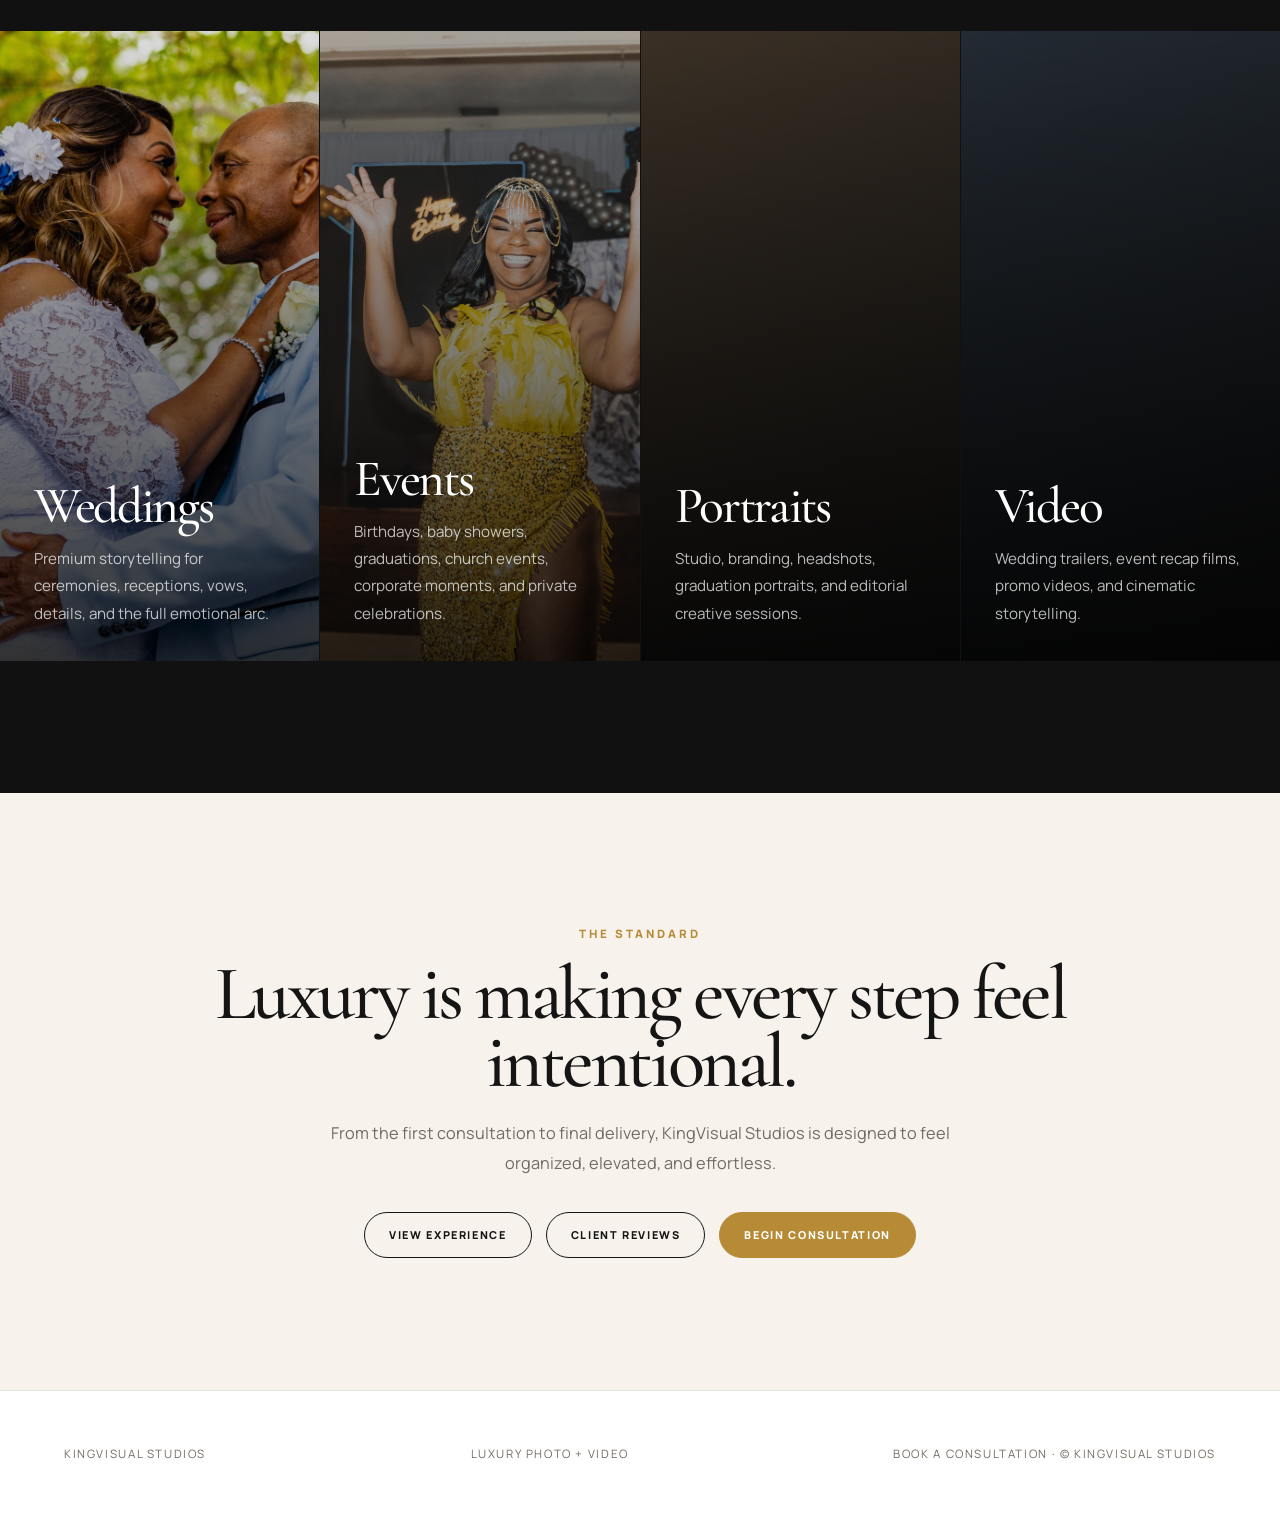
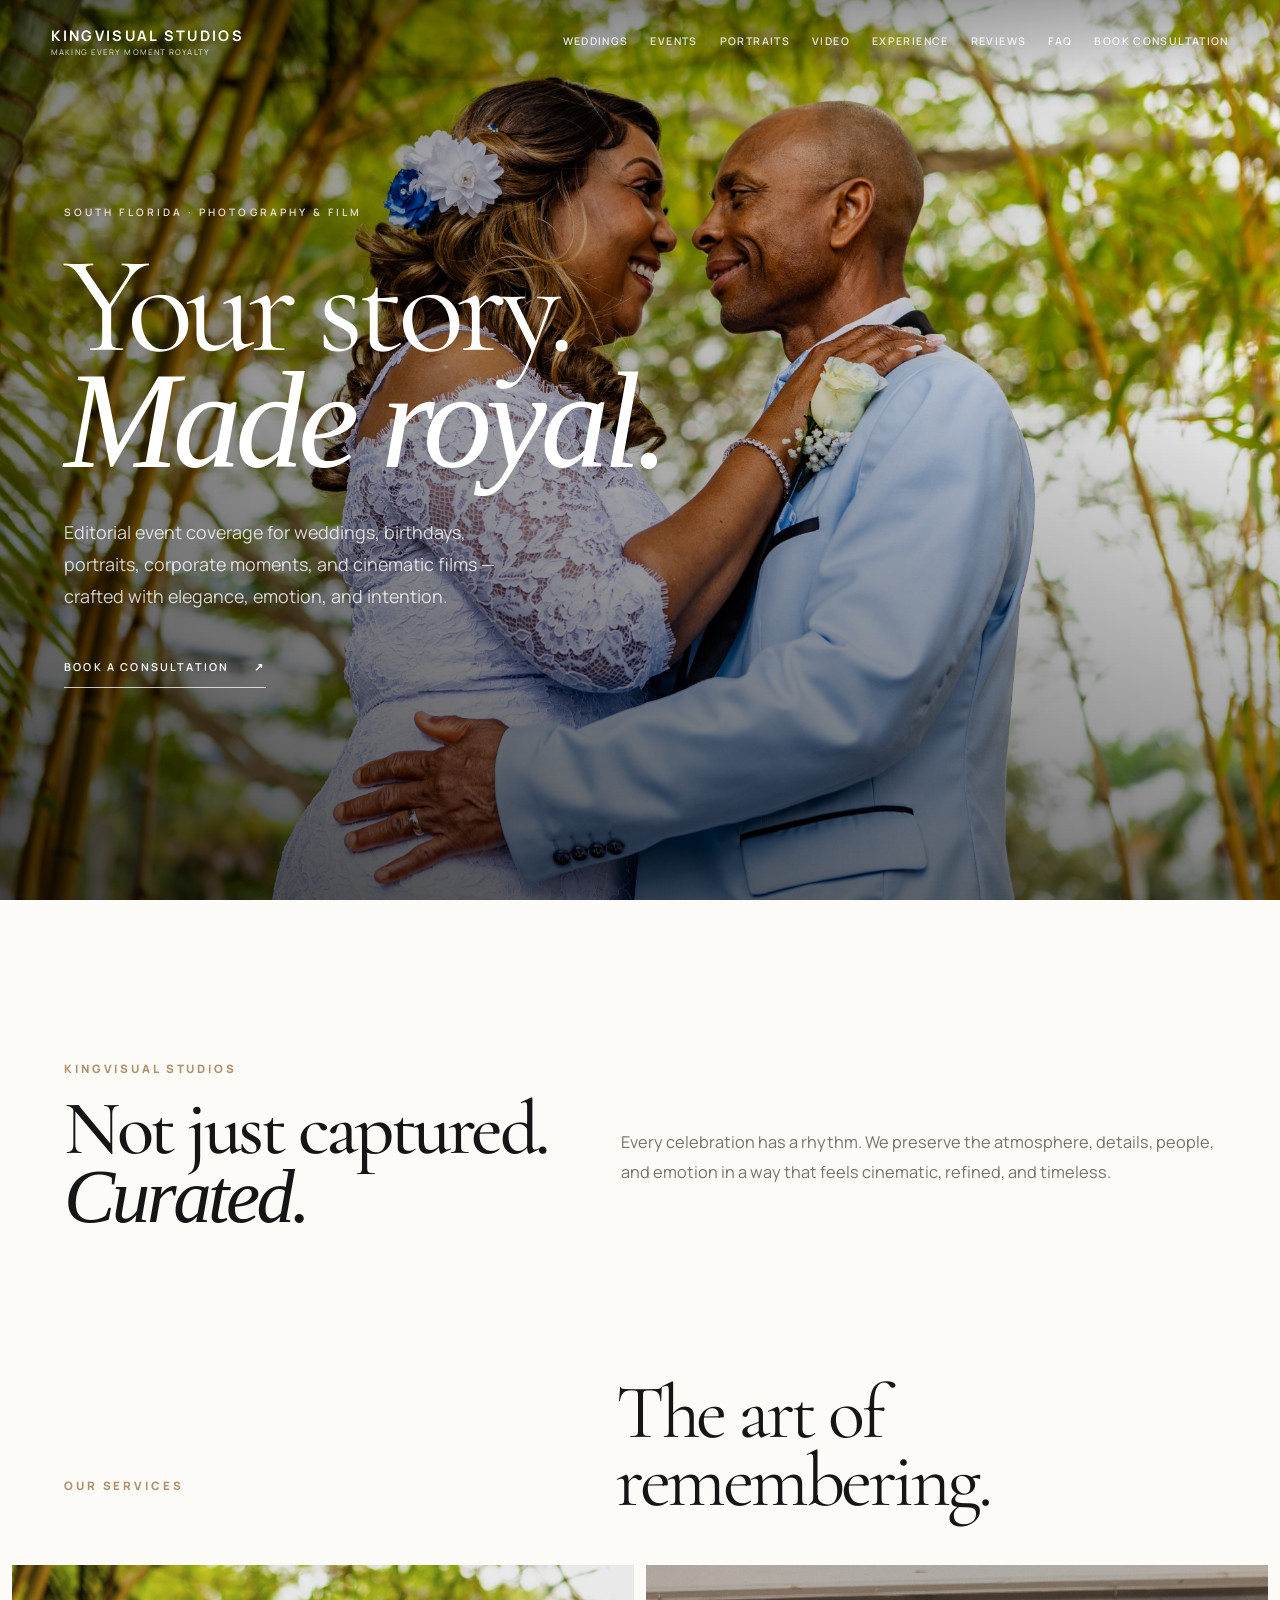
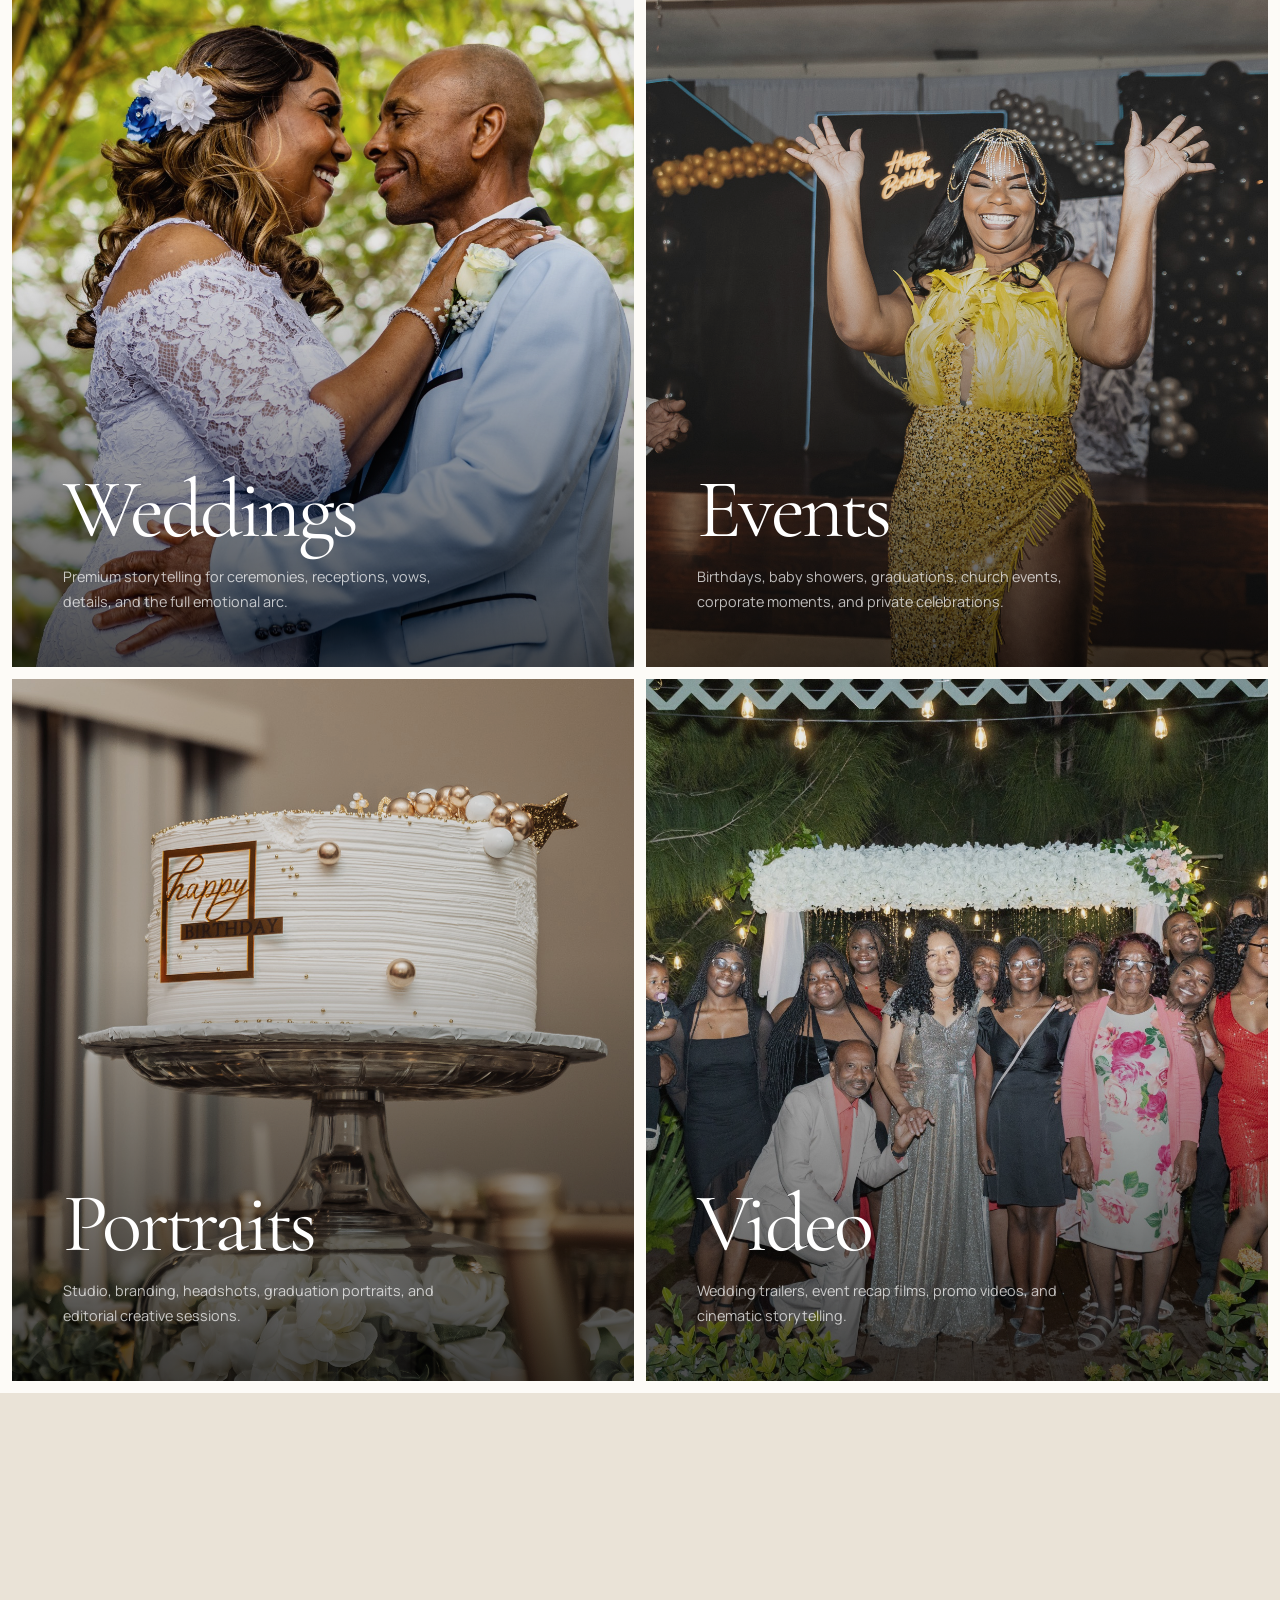
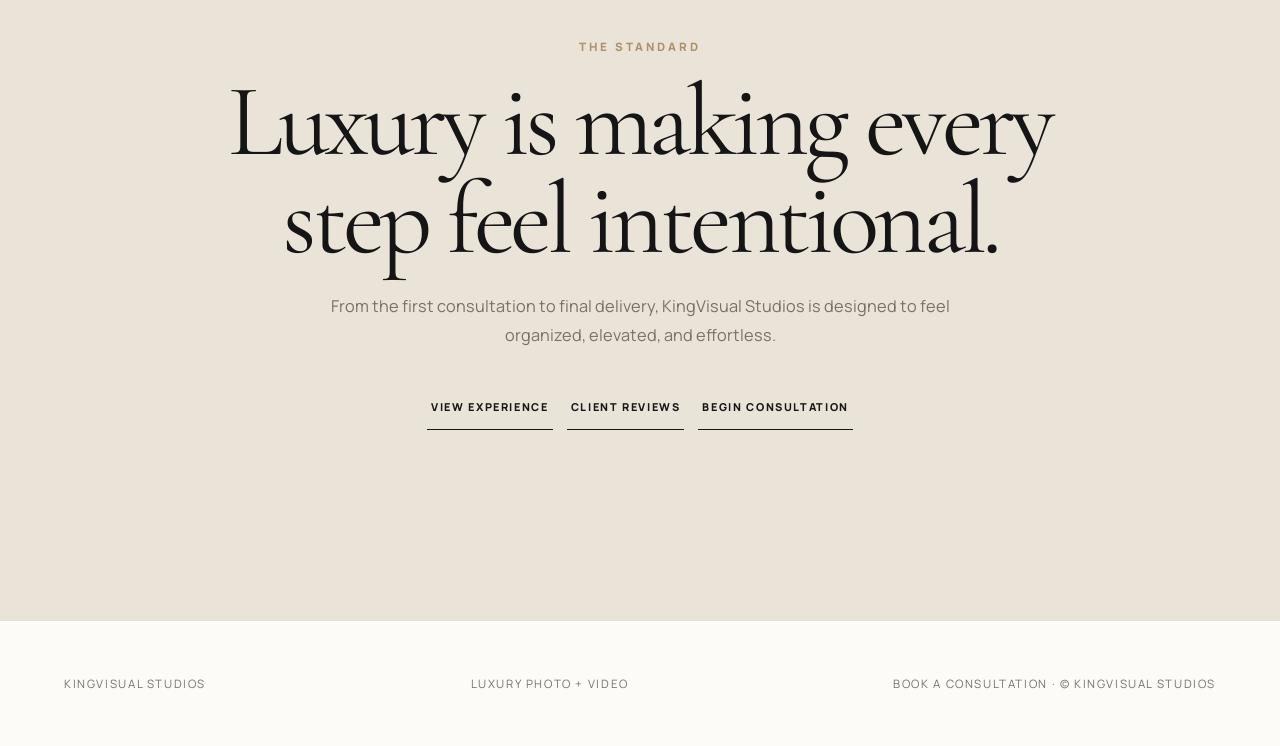
